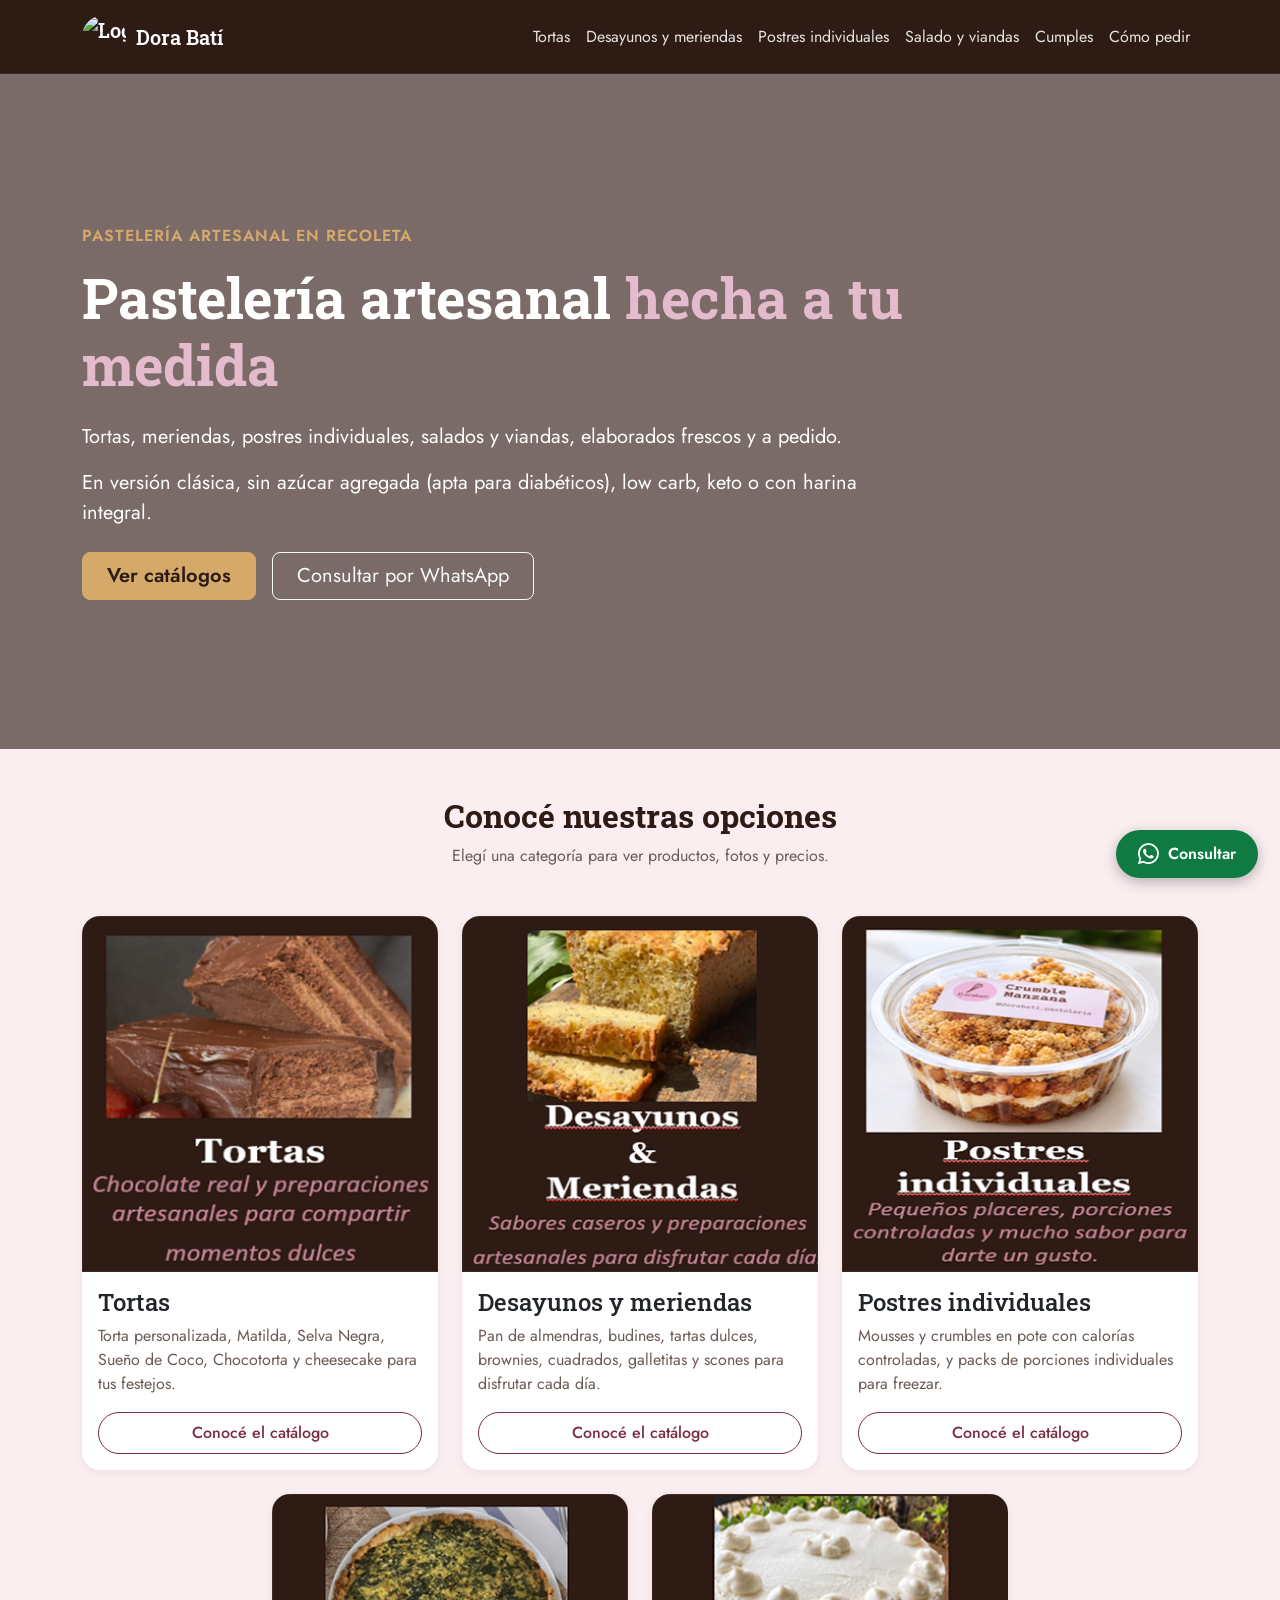
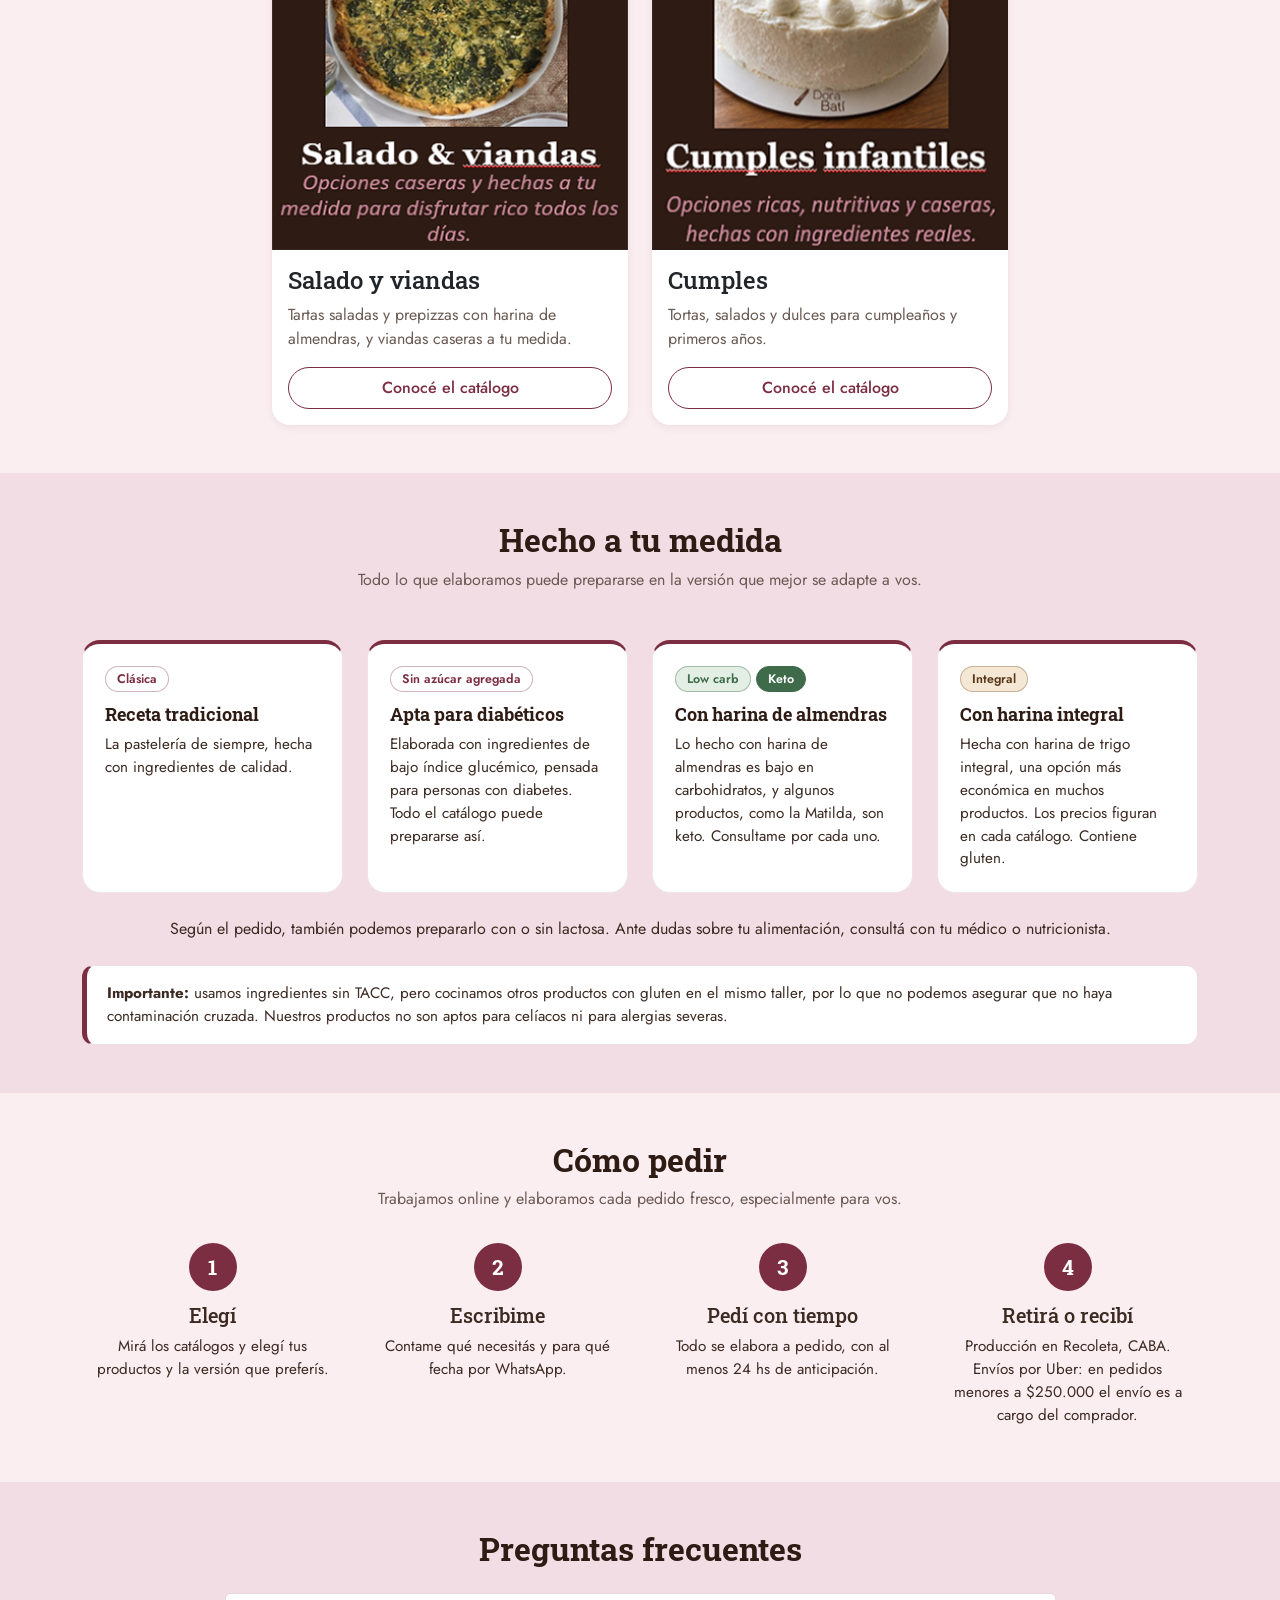
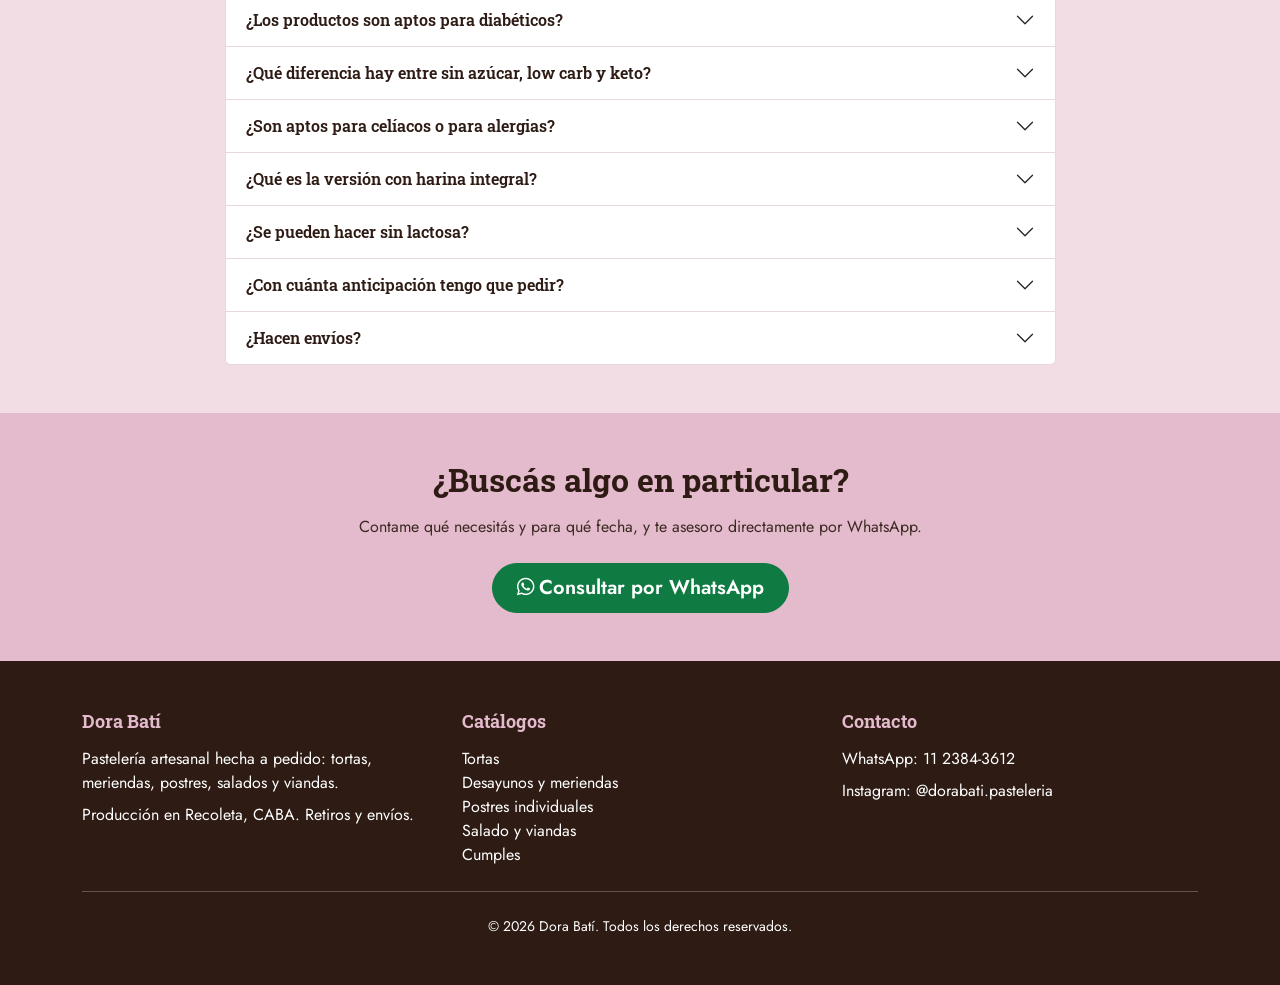
==== index.html @ d501c48c "Update index.html" ====
<!DOCTYPE html>
<html lang="es-AR">
<head>
  <meta charset="utf-8">
  <meta name="viewport" content="width=device-width, initial-scale=1">

  <title>Pastelería artesanal y sin azúcar en Recoleta | Dora Batí</title>
  <meta name="description" content="Tortas, meriendas, postres, salados y viandas hechos a pedido en Recoleta, CABA. Versiones clásica, sin azúcar agregada (apta diabéticos), low carb o integral.">
  <meta name="robots" content="index, follow, max-image-preview:large">
  <link rel="canonical" href="https://dorabati.com.ar/">

  <meta property="og:type" content="website">
  <meta property="og:site_name" content="Dora Batí">
  <meta property="og:title" content="Pastelería artesanal y sin azúcar en Recoleta | Dora Batí">
  <meta property="og:description" content="Tortas, meriendas, postres individuales, salados y viandas. Todo hecho a tu medida, fresco y a pedido.">
  <meta property="og:url" content="https://dorabati.com.ar/">
  <meta property="og:image" content="https://dorabati.com.ar/assets/img/header-bg.png">
  <meta property="og:locale" content="es_AR">
  <meta name="twitter:card" content="summary_large_image">
  <meta name="theme-color" content="#2D1B14">

  <link rel="icon" type="image/png" sizes="96x96" href="assets/favicon-96x96.png">
  <link rel="icon" type="image/x-icon" href="assets/favicon.ico">
  <link rel="apple-touch-icon" sizes="180x180" href="assets/apple-touch-icon.png">
  <link rel="preload" as="image" href="assets/img/header-bg.png">
  <link rel="preconnect" href="https://fonts.googleapis.com">
  <link rel="preconnect" href="https://fonts.gstatic.com" crossorigin>
  <link href="https://fonts.googleapis.com/css2?family=Jost:wght@400;500;600;700&family=Roboto+Slab:wght@600;700&display=swap" rel="stylesheet">
  <link href="https://cdn.jsdelivr.net/npm/bootstrap@5.3.3/dist/css/bootstrap.min.css" rel="stylesheet">
  <link href="https://cdnjs.cloudflare.com/ajax/libs/font-awesome/6.4.2/css/all.min.css" rel="stylesheet">
  <link href="assets/css/dorabati.css?v=1" rel="stylesheet">

  <script async src="https://www.googletagmanager.com/gtag/js?id=G-Y6DNZGLE23"></script>
  <script>
    window.dataLayer = window.dataLayer || [];
    function gtag(){dataLayer.push(arguments);}
    gtag('js', new Date());
    gtag('config', 'G-Y6DNZGLE23');
  </script>

  <script type="application/ld+json">
  {
    "@context": "https://schema.org",
    "@type": "Bakery",
    "@id": "https://dorabati.com.ar/#negocio",
    "name": "Dora Batí",
    "alternateName": "Dorabati Pastelería",
    "description": "Pastelería artesanal elaborada a pedido en Recoleta, CABA: tortas, desayunos y meriendas, postres individuales, salados y viandas. Versiones clásicas, sin azúcar agregada, low carb, keto e integrales.",
    "url": "https://dorabati.com.ar/",
    "image": "https://dorabati.com.ar/assets/img/header-bg.png",
    "logo": "https://dorabati.com.ar/assets/img/logo.png,
    "telephone": "+5491123843612",
    "priceRange": "$$",
    "servesCuisine": "Pastelería artesanal",
    "address": {
      "@type": "PostalAddress",
      "addressLocality": "Recoleta",
      "addressRegion": "Ciudad Autónoma de Buenos Aires",
      "addressCountry": "AR"
    },
    "areaServed": { "@type": "City", "name": "Buenos Aires" },
    "sameAs": [ "https://instagram.com/dorabati.pasteleria" ],
    "hasOfferCatalog": {
      "@type": "OfferCatalog",
      "name": "Catálogos de Dora Batí",
      "itemListElement": [
        { "@type": "OfferCatalog", "name": "Tortas", "url": "https://dorabati.com.ar/tortas.html" },
        { "@type": "OfferCatalog", "name": "Desayunos y meriendas", "url": "https://dorabati.com.ar/meriendas.html" },
        { "@type": "OfferCatalog", "name": "Postres individuales", "url": "https://dorabati.com.ar/postres.html" },
        { "@type": "OfferCatalog", "name": "Salado y viandas", "url": "https://dorabati.com.ar/salados.html" },
        { "@type": "OfferCatalog", "name": "Cumples", "url": "https://dorabati.com.ar/cumples.html" }
      ]
    }
  }
  </script>
</head>

<body>

<!-- MENÚ -->
<nav class="navbar navbar-expand-lg navbar-dark navbar-dora sticky-top" aria-label="Menú principal">
  <div class="container">
    <a class="navbar-brand" href="index.html">
      <img class="logo-nav" src="assets/img/logo-dorabati.png" alt="Logo de Dora Batí" width="44" height="44">
      <span>Dora Batí</span>
    </a>
    <button class="navbar-toggler" type="button" data-bs-toggle="collapse" data-bs-target="#menuPrincipal" aria-controls="menuPrincipal" aria-expanded="false" aria-label="Abrir menú">
      <span class="navbar-toggler-icon"></span>
    </button>
    <div class="collapse navbar-collapse" id="menuPrincipal">
      <ul class="navbar-nav ms-auto align-items-lg-center">
        <li class="nav-item"><a class="nav-link" href="tortas.html">Tortas</a></li>
        <li class="nav-item"><a class="nav-link" href="meriendas.html">Desayunos y meriendas</a></li>
        <li class="nav-item"><a class="nav-link" href="postres.html">Postres individuales</a></li>
        <li class="nav-item"><a class="nav-link" href="salados.html">Salado y viandas</a></li>
        <li class="nav-item"><a class="nav-link" href="cumples.html">Cumples</a></li>
        <li class="nav-item"><a class="nav-link" href="#como-pedir">Cómo pedir</a></li>
      </ul>
    </div>
  </div>
</nav>

<!-- PORTADA -->
<header class="hero">
  <div class="container">
    <div class="hero-content">
      <p class="kicker text-uppercase mb-3">Pastelería artesanal en Recoleta</p>
      <h1 class="display-4 fw-bold mb-4">Pastelería artesanal <span class="accent">hecha a tu medida</span></h1>
      <p class="fs-5 mb-3">Tortas, meriendas, postres individuales, salados y viandas, elaborados frescos y a pedido.</p>
      <p class="fs-5 mb-4">En versión clásica, sin azúcar agregada (apta para diabéticos), low carb, keto o con harina integral.</p>
      <div class="d-flex flex-wrap gap-3">
        <a class="btn btn-warning btn-lg px-4" href="#catalogos">Ver catálogos</a>
        <a class="btn btn-outline-light btn-lg px-4" href="https://wa.me/5491123843612?text=Hola%2C%20quisiera%20hacer%20una%20consulta" target="_blank" rel="noopener">Consultar por WhatsApp</a>
      </div>
    </div>
  </div>
</header>

<main>

  <!-- CATÁLOGOS -->
  <section class="py-5" id="catalogos" aria-labelledby="catalogos-titulo">
    <div class="container">
      <div class="text-center mb-5">
        <h2 class="fw-bold" id="catalogos-titulo">Conocé nuestras opciones</h2>
        <p class="text-muted">Elegí una categoría para ver productos, fotos y precios.</p>
      </div>

      <div class="row g-4 justify-content-center">

        <div class="col-md-6 col-lg-4">
          <a class="catalog-link" href="tortas.html">
            <div class="card catalog-card h-100">
              <img src="assets/img/tortas.png" class="card-img-top" alt="Tortas artesanales de Dora Batí en Recoleta" loading="lazy" decoding="async">
              <div class="card-body d-flex flex-column">
                <h3 class="h4">Tortas</h3>
                <p class="text-muted">Torta personalizada, Matilda, Selva Negra, Sueño de Coco, Chocotorta y cheesecake para tus festejos.</p>
                <span class="btn btn-outline-dora mt-auto">Conocé el catálogo</span>
              </div>
            </div>
          </a>
        </div>

        <div class="col-md-6 col-lg-4">
          <a class="catalog-link" href="meriendas.html">
            <div class="card catalog-card h-100">
              <img src="assets/img/desayunos.png" class="card-img-top" alt="Desayunos y meriendas artesanales de Dora Batí" loading="lazy" decoding="async">
              <div class="card-body d-flex flex-column">
                <h3 class="h4">Desayunos y meriendas</h3>
                <p class="text-muted">Pan de almendras, budines, tartas dulces, brownies, cuadrados, galletitas y scones para disfrutar cada día.</p>
                <span class="btn btn-outline-dora mt-auto">Conocé el catálogo</span>
              </div>
            </div>
          </a>
        </div>

        <div class="col-md-6 col-lg-4">
          <a class="catalog-link" href="postres.html">
            <div class="card catalog-card h-100">
              <img src="assets/img/postres.png" class="card-img-top" alt="Postres individuales keto y light de Dora Batí" loading="lazy" decoding="async">
              <div class="card-body d-flex flex-column">
                <h3 class="h4">Postres individuales</h3>
                <p class="text-muted">Mousses y crumbles en pote con calorías controladas, y packs de porciones individuales para freezar.</p>
                <span class="btn btn-outline-dora mt-auto">Conocé el catálogo</span>
              </div>
            </div>
          </a>
        </div>

        <div class="col-md-6 col-lg-4">
          <a class="catalog-link" href="salados.html">
            <div class="card catalog-card h-100">
              <img src="assets/img/salados.png" class="card-img-top" alt="Tartas saladas, prepizzas y viandas de Dora Batí" loading="lazy" decoding="async">
              <div class="card-body d-flex flex-column">
                <h3 class="h4">Salado y viandas</h3>
                <p class="text-muted">Tartas saladas y prepizzas con harina de almendras, y viandas caseras a tu medida.</p>
                <span class="btn btn-outline-dora mt-auto">Conocé el catálogo</span>
              </div>
            </div>
          </a>
        </div>

        <div class="col-md-6 col-lg-4">
          <a class="catalog-link" href="cumples.html">
            <div class="card catalog-card h-100">
              <img src="assets/img/cumple.png" class="card-img-top" alt="Opciones para cumpleaños y primeros años de Dora Batí" loading="lazy" decoding="async">
              <div class="card-body d-flex flex-column">
                <h3 class="h4">Cumples</h3>
                <p class="text-muted">Tortas, salados y dulces para cumpleaños y primeros años.</p>
                <span class="btn btn-outline-dora mt-auto">Conocé el catálogo</span>
              </div>
            </div>
          </a>
        </div>

      </div>
    </div>
  </section>

  <!-- HECHO A TU MEDIDA -->
  <section class="py-5 bg-panel" id="hecho-a-tu-medida" aria-labelledby="medida-titulo">
    <div class="container">
      <div class="text-center mb-5">
        <h2 class="fw-bold" id="medida-titulo">Hecho a tu medida</h2>
        <p class="text-muted mb-0">Todo lo que elaboramos puede prepararse en la versión que mejor se adapte a vos.</p>
      </div>

      <div class="row g-4">
        <div class="col-md-6 col-lg-3">
          <div class="version-card">
            <span class="tag">Clásica</span>
            <h3>Receta tradicional</h3>
            <p>La pastelería de siempre, hecha con ingredientes de calidad.</p>
          </div>
        </div>
        <div class="col-md-6 col-lg-3">
          <div class="version-card">
            <span class="tag">Sin azúcar agregada</span>
            <h3>Apta para diabéticos</h3>
            <p>Elaborada con ingredientes de bajo índice glucémico, pensada para personas con diabetes. Todo el catálogo puede prepararse así.</p>
          </div>
        </div>
        <div class="col-md-6 col-lg-3">
          <div class="version-card">
            <span class="tag tag-low">Low carb</span> <span class="tag tag-keto">Keto</span>
            <h3>Con harina de almendras</h3>
            <p>Lo hecho con harina de almendras es bajo en carbohidratos, y algunos productos, como la Matilda, son keto. Consultame por cada uno.</p>
          </div>
        </div>
        <div class="col-md-6 col-lg-3">
          <div class="version-card">
            <span class="tag tag-int">Integral</span>
            <h3>Con harina integral</h3>
            <p>Hecha con harina de trigo integral, una opción más económica en muchos productos. Los precios figuran en cada catálogo. Contiene gluten.</p>
          </div>
        </div>
      </div>

      <p class="text-center mt-4 mb-4">
        Según el pedido, también podemos prepararlo con o sin lactosa. Ante dudas sobre tu alimentación,
        consultá con tu médico o nutricionista.
      </p>

      <div class="aviso">
        <strong>Importante:</strong> usamos ingredientes sin TACC, pero cocinamos otros productos con gluten en el mismo
        taller, por lo que no podemos asegurar que no haya contaminación cruzada. Nuestros productos no son aptos para
        celíacos ni para alergias severas.
      </div>
    </div>
  </section>

  <!-- CÓMO PEDIR -->
  <section class="py-5" id="como-pedir" aria-labelledby="pedir-titulo">
    <div class="container">
      <div class="text-center mb-4">
        <h2 class="fw-bold" id="pedir-titulo">Cómo pedir</h2>
        <p class="text-muted">Trabajamos online y elaboramos cada pedido fresco, especialmente para vos.</p>
      </div>

      <div class="row g-4">
        <div class="col-6 col-lg-3">
          <div class="paso">
            <span class="paso-num" aria-hidden="true">1</span>
            <h3 class="h5">Elegí</h3>
            <p>Mirá los catálogos y elegí tus productos y la versión que preferís.</p>
          </div>
        </div>
        <div class="col-6 col-lg-3">
          <div class="paso">
            <span class="paso-num" aria-hidden="true">2</span>
            <h3 class="h5">Escribime</h3>
            <p>Contame qué necesitás y para qué fecha por WhatsApp.</p>
          </div>
        </div>
        <div class="col-6 col-lg-3">
          <div class="paso">
            <span class="paso-num" aria-hidden="true">3</span>
            <h3 class="h5">Pedí con tiempo</h3>
            <p>Todo se elabora a pedido, con al menos 24 hs de anticipación.</p>
          </div>
        </div>
        <div class="col-6 col-lg-3">
          <div class="paso">
            <span class="paso-num" aria-hidden="true">4</span>
            <h3 class="h5">Retirá o recibí</h3>
            <p>Producción en Recoleta, CABA. Envíos por Uber: en pedidos menores a $250.000 el envío es a cargo del comprador.</p>
          </div>
        </div>
      </div>
    </div>
  </section>

  <!-- PREGUNTAS FRECUENTES -->
  <section class="py-5 bg-panel" id="faq" aria-labelledby="faq-titulo">
    <div class="container">
      <div class="row justify-content-center">
        <div class="col-lg-9">
          <h2 class="fw-bold text-center mb-4" id="faq-titulo">Preguntas frecuentes</h2>

          <div class="accordion accordion-dora" id="preguntas">

            <div class="accordion-item">
              <h3 class="accordion-header">
                <button class="accordion-button collapsed" type="button" data-bs-toggle="collapse" data-bs-target="#p1" aria-expanded="false" aria-controls="p1">¿Los productos son aptos para diabéticos?</button>
              </h3>
              <div id="p1" class="accordion-collapse collapse" data-bs-parent="#preguntas">
                <div class="accordion-body">Todo el catálogo puede prepararse sin azúcar agregada, con ingredientes de bajo índice glucémico, pensado para personas con diabetes. Cada persona tolera distinto, así que ante dudas consultá con tu médico o nutricionista.</div>
              </div>
            </div>

            <div class="accordion-item">
              <h3 class="accordion-header">
                <button class="accordion-button collapsed" type="button" data-bs-toggle="collapse" data-bs-target="#p2" aria-expanded="false" aria-controls="p2">¿Qué diferencia hay entre sin azúcar, low carb y keto?</button>
              </h3>
              <div id="p2" class="accordion-collapse collapse" data-bs-parent="#preguntas">
                <div class="accordion-body">Sin azúcar agregada es una preparación sin azúcar y con ingredientes de bajo índice glucémico. Low carb es una preparación baja en carbohidratos, hecha con harina de almendras. Keto es la que cumple con una dieta cetogénica, como la Matilda; no todo lo low carb es keto. Si seguís una dieta keto, consultame por cada producto.</div>
              </div>
            </div>

            <div class="accordion-item">
              <h3 class="accordion-header">
                <button class="accordion-button collapsed" type="button" data-bs-toggle="collapse" data-bs-target="#p3" aria-expanded="false" aria-controls="p3">¿Son aptos para celíacos o para alergias?</button>
              </h3>
              <div id="p3" class="accordion-collapse collapse" data-bs-parent="#preguntas">
                <div class="accordion-body">No. Usamos ingredientes sin TACC, pero cocinamos otros productos con gluten en el mismo taller y no podemos asegurar que no haya contaminación cruzada. Nuestros productos no son aptos para celíacos ni para alergias severas.</div>
              </div>
            </div>

            <div class="accordion-item">
              <h3 class="accordion-header">
                <button class="accordion-button collapsed" type="button" data-bs-toggle="collapse" data-bs-target="#p4" aria-expanded="false" aria-controls="p4">¿Qué es la versión con harina integral?</button>
              </h3>
              <div id="p4" class="accordion-collapse collapse" data-bs-parent="#preguntas">
                <div class="accordion-body">Es la misma preparación hecha con harina de trigo integral. En muchos productos sale más económica, y el precio figura en cada catálogo. Contiene gluten. Algunas personas con diabetes pueden consumirla: consultá con tu médico o nutricionista.</div>
              </div>
            </div>

            <div class="accordion-item">
              <h3 class="accordion-header">
                <button class="accordion-button collapsed" type="button" data-bs-toggle="collapse" data-bs-target="#p5" aria-expanded="false" aria-controls="p5">¿Se pueden hacer sin lactosa?</button>
              </h3>
              <div id="p5" class="accordion-collapse collapse" data-bs-parent="#preguntas">
                <div class="accordion-body">Según el pedido, puedo prepararlo con o sin lactosa. Escribime por WhatsApp y lo conversamos.</div>
              </div>
            </div>

            <div class="accordion-item">
              <h3 class="accordion-header">
                <button class="accordion-button collapsed" type="button" data-bs-toggle="collapse" data-bs-target="#p6" aria-expanded="false" aria-controls="p6">¿Con cuánta anticipación tengo que pedir?</button>
              </h3>
              <div id="p6" class="accordion-collapse collapse" data-bs-parent="#preguntas">
                <div class="accordion-body">Todo se elabora a pedido, con al menos 24 hs de anticipación. Para una fecha especial, escribime con tiempo para asegurar tu lugar.</div>
              </div>
            </div>

            <div class="accordion-item">
              <h3 class="accordion-header">
                <button class="accordion-button collapsed" type="button" data-bs-toggle="collapse" data-bs-target="#p7" aria-expanded="false" aria-controls="p7">¿Hacen envíos?</button>
              </h3>
              <div id="p7" class="accordion-collapse collapse" data-bs-parent="#preguntas">
                <div class="accordion-body">Sí. La producción está en Recoleta, CABA, y los envíos se hacen por Uber. En pedidos menores a $250.000 el envío es a cargo del comprador.</div>
              </div>
            </div>

          </div>
        </div>
      </div>
    </div>
  </section>

  <!-- CONTACTO -->
  <section class="py-5 cta-final" id="contacto" aria-labelledby="contacto-titulo">
    <div class="container">
      <div class="row justify-content-center">
        <div class="col-lg-8">
          <h2 class="fw-bold mb-3" id="contacto-titulo">¿Buscás algo en particular?</h2>
          <p class="text-muted mb-4">Contame qué necesitás y para qué fecha, y te asesoro directamente por WhatsApp.</p>
          <a class="btn btn-wa btn-lg px-4" href="https://wa.me/5491123843612?text=Hola%2C%20quisiera%20hacer%20una%20consulta" target="_blank" rel="noopener"><i class="fab fa-whatsapp me-1" aria-hidden="true"></i>Consultar por WhatsApp</a>
        </div>
      </div>
    </div>
  </section>

</main>

<!-- WHATSAPP FLOTANTE -->
<a class="btn-whatsapp-float" href="https://wa.me/5491123843612?text=Hola%2C%20quisiera%20hacer%20una%20consulta" target="_blank" rel="noopener" aria-label="Consultar por WhatsApp">
  <i class="fab fa-whatsapp fs-4" aria-hidden="true"></i><span>Consultar</span>
</a>

<!-- PIE -->
<footer class="footer-dora py-5">
  <div class="container">
    <div class="row g-4">
      <div class="col-md-4">
        <p class="footer-title">Dora Batí</p>
        <p class="mb-2">Pastelería artesanal hecha a pedido: tortas, meriendas, postres, salados y viandas.</p>
        <p class="mb-0">Producción en Recoleta, CABA. Retiros y envíos.</p>
      </div>
      <div class="col-md-4">
        <p class="footer-title">Catálogos</p>
        <ul class="list-unstyled mb-0">
          <li><a href="tortas.html">Tortas</a></li>
          <li><a href="meriendas.html">Desayunos y meriendas</a></li>
          <li><a href="postres.html">Postres individuales</a></li>
          <li><a href="salados.html">Salado y viandas</a></li>
          <li><a href="cumples.html">Cumples</a></li>
        </ul>
      </div>
      <div class="col-md-4">
        <p class="footer-title">Contacto</p>
        <p class="mb-2"><a href="https://wa.me/5491123843612" target="_blank" rel="noopener">WhatsApp: 11 2384-3612</a></p>
        <p class="mb-0"><a href="https://instagram.com/dorabati.pasteleria" target="_blank" rel="noopener">Instagram: @dorabati.pasteleria</a></p>
      </div>
    </div>
    <hr class="my-4">
    <p class="text-center small mb-0">© 2026 Dora Batí. Todos los derechos reservados.</p>
  </div>
</footer>

<script src="https://cdn.jsdelivr.net/npm/bootstrap@5.3.3/dist/js/bootstrap.bundle.min.js"></script>
</body>
</html>
---- assets/css/dorabati.css ----
/* =========================================================
   Dora Batí · estilos compartidos de todo el sitio
   Ubicación: assets/css/dorabati.css
   Paleta tomada del catálogo en PDF
   ========================================================= */

:root {
  --cacao: #2D1B14;          /* menú, encabezados y pie */
  --vino: #7B2D42;           /* botones, precios y detalles */
  --vino-oscuro: #5F1F31;    /* hover */
  --rosa: #E4BACD;           /* franjas y detalles suaves */
  --panel: #F2DDE4;          /* secciones alternadas */
  --fondo: #FBEEF1;          /* fondo general */
  --dorado: #D4A96A;         /* acentos sobre fondo oscuro */
  --salvia: #3F6B4A;         /* low carb / keto */
  --salvia-claro: #E3EFE5;
  --arena: #F4E7D3;          /* integral */
  --whatsapp: #0F7A41;       /* solo botones de WhatsApp */
  --whatsapp-oscuro: #0B5E32;
  --texto: #3B2A22;
  --texto-suave: #6A5A53;
}

html { scroll-behavior: smooth; scroll-padding-top: 84px; }

body {
  font-family: 'Jost', sans-serif;
  background-color: var(--fondo);
  color: var(--texto);
}

h1, h2, h3, h4, h5 {
  font-family: 'Roboto Slab', serif;
  font-weight: 700;
  color: var(--cacao);
}

a { color: var(--vino); }
a:hover { color: var(--vino-oscuro); }

.text-muted { color: var(--texto-suave) !important; }
.bg-panel { background-color: var(--panel); }

:focus-visible { outline: 3px solid var(--vino); outline-offset: 2px; }

/* ---------- MENÚ ---------- */

.navbar-dora {
  background-color: var(--cacao);
  padding: .6rem 0;
  border-bottom: 1px solid rgba(255, 255, 255, .08);
  --bs-navbar-color: rgba(255, 255, 255, .88);
  --bs-navbar-hover-color: var(--dorado);
  --bs-navbar-active-color: var(--dorado);
  --bs-navbar-brand-color: #fff;
  --bs-navbar-brand-hover-color: var(--dorado);
}

.navbar-dora .navbar-brand { display: flex; align-items: center; gap: 10px; font-family: 'Roboto Slab', serif; font-weight: 600; }
.navbar-dora .nav-link.active { font-weight: 600; }
.logo-nav { width: 44px; height: 44px; border-radius: 50%; }

/* ---------- ENCABEZADOS ---------- */

.header-catalog {
  background: linear-gradient(135deg, #2D1B14 0%, #4A2230 100%);
  border-bottom: 4px solid var(--dorado);
  color: #fff;
  padding: 48px 0 40px;
  text-align: center;
}

.header-catalog h1 { color: var(--rosa); max-width: 850px; margin: 0 auto 12px; }
.header-catalog p { max-width: 760px; margin-left: auto; margin-right: auto; color: rgba(255, 255, 255, .92); }

.breadcrumb-dora { font-size: .9rem; margin-bottom: 14px; color: rgba(255, 255, 255, .75); }
.breadcrumb-dora a { color: var(--rosa); text-decoration: none; }
.breadcrumb-dora a:hover { text-decoration: underline; }

.hero {
  min-height: 75vh;
  display: flex;
  align-items: center;
  color: #fff;
  background-image: linear-gradient(rgba(45, 27, 20, .62), rgba(45, 27, 20, .62)), url('../img/header-bg.png');
  background-size: cover;
  background-position: center;
}

.hero h1 { color: #fff; }
.hero-content { max-width: 850px; }
.kicker { color: var(--dorado); font-weight: 600; letter-spacing: 1px; }
.accent { color: var(--rosa); }

.section-heading { border-bottom: 2px solid rgba(123, 45, 66, .22); padding-bottom: 10px; margin-bottom: .5rem; }
.section-desc { color: var(--texto-suave); margin-bottom: 1.5rem; }

/* ---------- ETIQUETAS ---------- */

.tag {
  display: inline-block;
  white-space: nowrap;
  border-radius: 20px;
  padding: 3px 11px;
  font-size: .78rem;
  font-weight: 600;
  line-height: 1.5;
  background: #fff;
  color: var(--vino);
  border: 1px solid rgba(123, 45, 66, .35);
}

.tag-low { background: var(--salvia-claro); color: var(--salvia); border-color: rgba(63, 107, 74, .4); }
.tag-keto { background: var(--salvia); color: #fff; border-color: var(--salvia); }
.tag-int { background: var(--arena); color: #573619; border-color: rgba(87, 54, 25, .3); }
.tag-kcal { background: var(--vino); color: #fff; border-color: var(--vino); }

/* ---------- CAJA DE VERSIONES Y AVISOS ---------- */

.versiones { background: var(--panel); border: 1px solid rgba(123, 45, 66, .18); border-radius: 18px; padding: 22px 26px; }
.versiones h2 { font-size: 1.2rem; margin-bottom: .5rem; }

.versiones-lista {
  list-style: none;
  padding: 0;
  margin: 14px 0 0;
  display: grid;
  gap: 10px 28px;
  grid-template-columns: repeat(auto-fit, minmax(270px, 1fr));
}

.versiones-lista li { display: flex; gap: 10px; align-items: flex-start; font-size: .95rem; }
.versiones-lista .tag { flex-shrink: 0; }

.aviso {
  background: #fff;
  border: 1px solid rgba(123, 45, 66, .15);
  border-left: 5px solid var(--vino);
  border-radius: 12px;
  padding: 16px 20px;
  font-size: .95rem;
}

/* ---------- TARJETAS DE PRODUCTO ---------- */

.card-product {
  height: 100%;
  background: #fff;
  border: 1px solid rgba(123, 45, 66, .12);
  border-radius: 18px;
  overflow: hidden;
  box-shadow: 0 2px 8px rgba(45, 27, 20, .06);
  transition: transform .2s, box-shadow .2s;
}

.card-product:hover { transform: translateY(-4px); box-shadow: 0 12px 26px rgba(123, 45, 66, .18); }

.card-img-container { height: 220px; overflow: hidden; background: var(--panel); }
.card-img-container img { display: block; width: 100%; height: 100%; object-fit: cover; }

.card-meta { font-size: .9rem; color: var(--texto-suave); }
.price-tag { font-size: 1.3rem; font-weight: 700; color: var(--vino); margin-bottom: .25rem; }
.price-int { font-size: .95rem; margin-bottom: 1rem; }
.price-int strong { font-weight: 700; }

.pack-banner { background: linear-gradient(135deg, #2D1B14 0%, #4A2230 100%); color: #fff; border-radius: 18px; padding: 22px 26px; border: 1px solid var(--dorado); }
.pack-banner h3 { color: var(--rosa); }
.pack-banner .price-tag { color: var(--dorado); font-size: 1.8rem; }

/* ---------- BOTONES ---------- */

.btn-dora {
  background: var(--vino);
  border: 1px solid var(--vino);
  color: #fff;
  border-radius: 30px;
  padding: .55rem 1.4rem;
  font-weight: 500;
}

.btn-dora:hover, .btn-dora:focus { background: var(--vino-oscuro); border-color: var(--vino-oscuro); color: #fff; }

.btn-wa {
  background: var(--whatsapp);
  border: 1px solid var(--whatsapp);
  color: #fff;
  border-radius: 30px;
  padding: .55rem 1.4rem;
  font-weight: 600;
}

.btn-wa:hover, .btn-wa:focus { background: var(--whatsapp-oscuro); border-color: var(--whatsapp-oscuro); color: #fff; }

.btn-outline-dora {
  background: transparent;
  border: 1px solid var(--vino);
  color: var(--vino);
  border-radius: 30px;
  padding: .5rem 1.2rem;
  font-weight: 500;
}

.btn-outline-dora:hover, .btn-outline-dora:focus { background: var(--vino); border-color: var(--vino); color: #fff; }

.btn-warning {
  --bs-btn-color: var(--cacao);
  --bs-btn-bg: var(--dorado);
  --bs-btn-border-color: var(--dorado);
  --bs-btn-hover-color: var(--cacao);
  --bs-btn-hover-bg: #E3BF85;
  --bs-btn-hover-border-color: #E3BF85;
  --bs-btn-active-color: var(--cacao);
  --bs-btn-active-bg: #E3BF85;
  --bs-btn-active-border-color: #E3BF85;
  font-weight: 600;
}

/* ---------- MODALES Y TABLAS DE PRECIOS ---------- */

.modal-content { border: 0; border-radius: 18px; overflow: hidden; color: var(--texto); background: #fff; }
.modal-header { background: var(--cacao); border-bottom: 3px solid var(--dorado); }
.modal-title { color: var(--rosa); font-size: 1.25rem; }

.tabla-precios { margin-bottom: 0; --bs-table-bg: transparent; --bs-table-color: var(--texto); }
.tabla-precios th { font-size: .78rem; text-transform: uppercase; letter-spacing: .4px; color: var(--texto-suave); font-weight: 600; }
.tabla-precios th, .tabla-precios td { padding: .6rem .4rem; vertical-align: middle; }
.tabla-precios th:not(:first-child), .tabla-precios td:not(:first-child) { text-align: right; white-space: nowrap; }
.tabla-precios td strong { color: var(--vino); }
.tabla-precios .sub { display: block; font-size: .85rem; color: var(--texto-suave); }

/* ---------- PÁGINA DE INICIO ---------- */

.catalog-link { display: block; height: 100%; color: inherit; text-decoration: none; }
.catalog-link:hover { color: inherit; }

.catalog-card {
  border: 0;
  border-radius: 18px;
  overflow: hidden;
  background: #fff;
  box-shadow: 0 2px 8px rgba(45, 27, 20, .08);
  transition: transform .2s, box-shadow .2s;
}

.catalog-card:hover { transform: translateY(-4px); box-shadow: 0 12px 26px rgba(123, 45, 66, .2); }
.catalog-card img { display: block; width: 100%; height: auto; }

.version-card { background: #fff; border: 1px solid rgba(123, 45, 66, .12); border-top: 4px solid var(--vino); border-radius: 18px; padding: 22px; height: 100%; }
.version-card h3 { font-size: 1.1rem; margin: 12px 0 8px; }
.version-card p { margin-bottom: 0; font-size: .95rem; }

.paso { text-align: center; padding: 8px 12px; }
.paso p { margin-bottom: 0; font-size: .95rem; }

.paso-num {
  display: inline-flex;
  align-items: center;
  justify-content: center;
  width: 48px;
  height: 48px;
  margin-bottom: 12px;
  border-radius: 50%;
  background: var(--vino);
  color: #fff;
  font-family: 'Roboto Slab', serif;
  font-weight: 700;
  font-size: 1.3rem;
}

.accordion-dora .accordion-item { border-color: rgba(123, 45, 66, .18); }
.accordion-dora .accordion-button { font-family: 'Roboto Slab', serif; font-weight: 600; color: var(--cacao); background: #fff; }
.accordion-dora .accordion-button:not(.collapsed) { background: var(--rosa); color: var(--cacao); box-shadow: none; }
.accordion-dora .accordion-button:focus { box-shadow: 0 0 0 .2rem rgba(123, 45, 66, .25); }

/* ---------- LLAMADO FINAL, PIE Y WHATSAPP ---------- */

.cta-final { background: var(--rosa); text-align: center; }
.cta-final h2 { color: var(--cacao); }
.cta-final .text-muted { color: var(--texto) !important; }

.footer-dora { background: var(--cacao); color: #fff; }
.footer-dora a { color: #fff; text-decoration: none; }
.footer-dora a:hover { color: var(--dorado); text-decoration: underline; }
.footer-title { font-family: 'Roboto Slab', serif; font-weight: 700; font-size: 1.1rem; color: var(--rosa); margin-bottom: .75rem; }

.btn-whatsapp-float {
  position: fixed;
  bottom: 22px;
  right: 22px;
  z-index: 1000;
  display: flex;
  align-items: center;
  gap: 9px;
  padding: 12px 22px;
  background: var(--whatsapp);
  color: #fff;
  border-radius: 50px;
  text-decoration: none;
  font-weight: 600;
  box-shadow: 0 4px 14px rgba(0, 0, 0, .28);
  transition: transform .2s, background-color .2s;
}

.btn-whatsapp-float:hover { background: var(--whatsapp-oscuro); color: #fff; transform: scale(1.05); }

/* ---------- CELULAR Y ACCESIBILIDAD ---------- */

@media (max-width: 576px) {
  .header-catalog { padding: 40px 18px 32px; }
  .header-catalog h1 { font-size: 2rem; }
  .card-img-container { height: 200px; }
  .btn-whatsapp-float { right: 12px; bottom: 12px; padding: 10px 16px; }
  .versiones { padding: 18px; }
  .logo-nav { width: 40px; height: 40px; }
}

@media (prefers-reduced-motion: reduce) {
  html { scroll-behavior: auto; }
  .card-product, .catalog-card, .btn-whatsapp-float { transition: none; }
  .card-product:hover, .catalog-card:hover, .btn-whatsapp-float:hover { transform: none; }
}
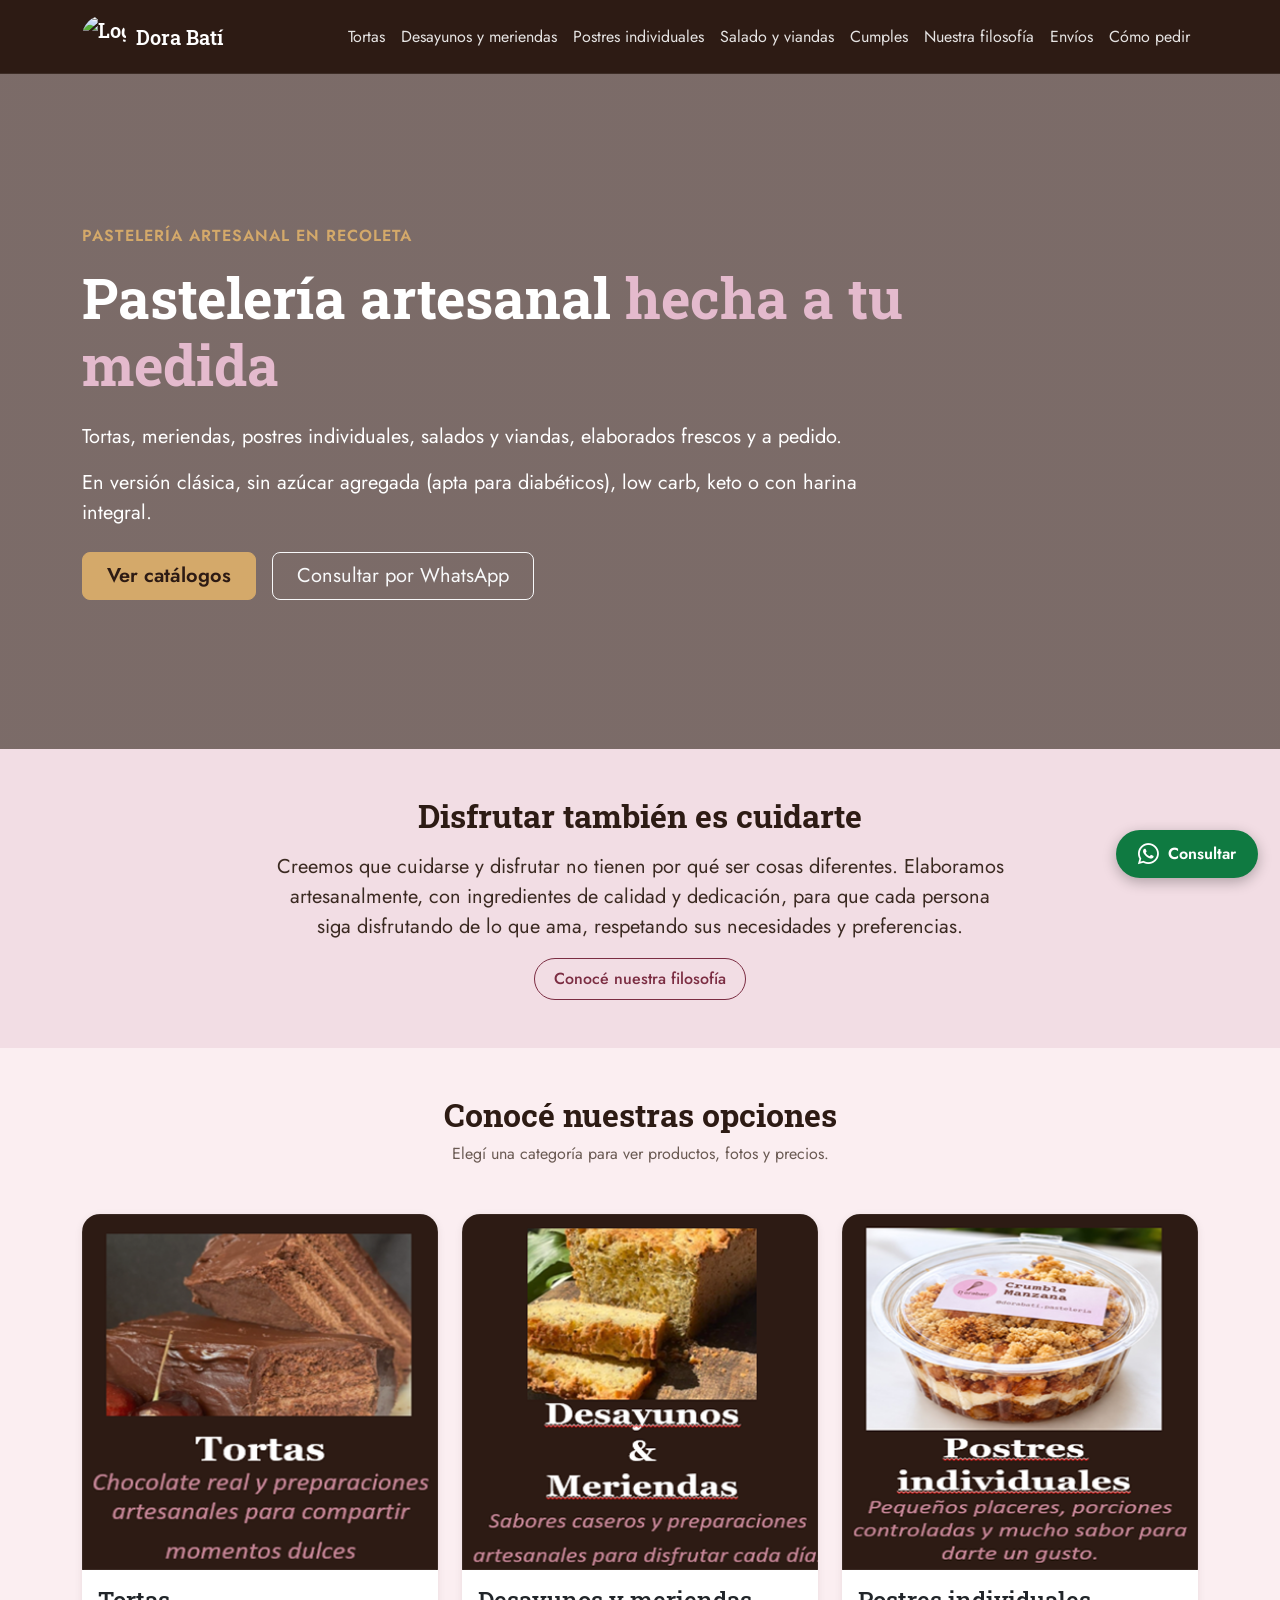
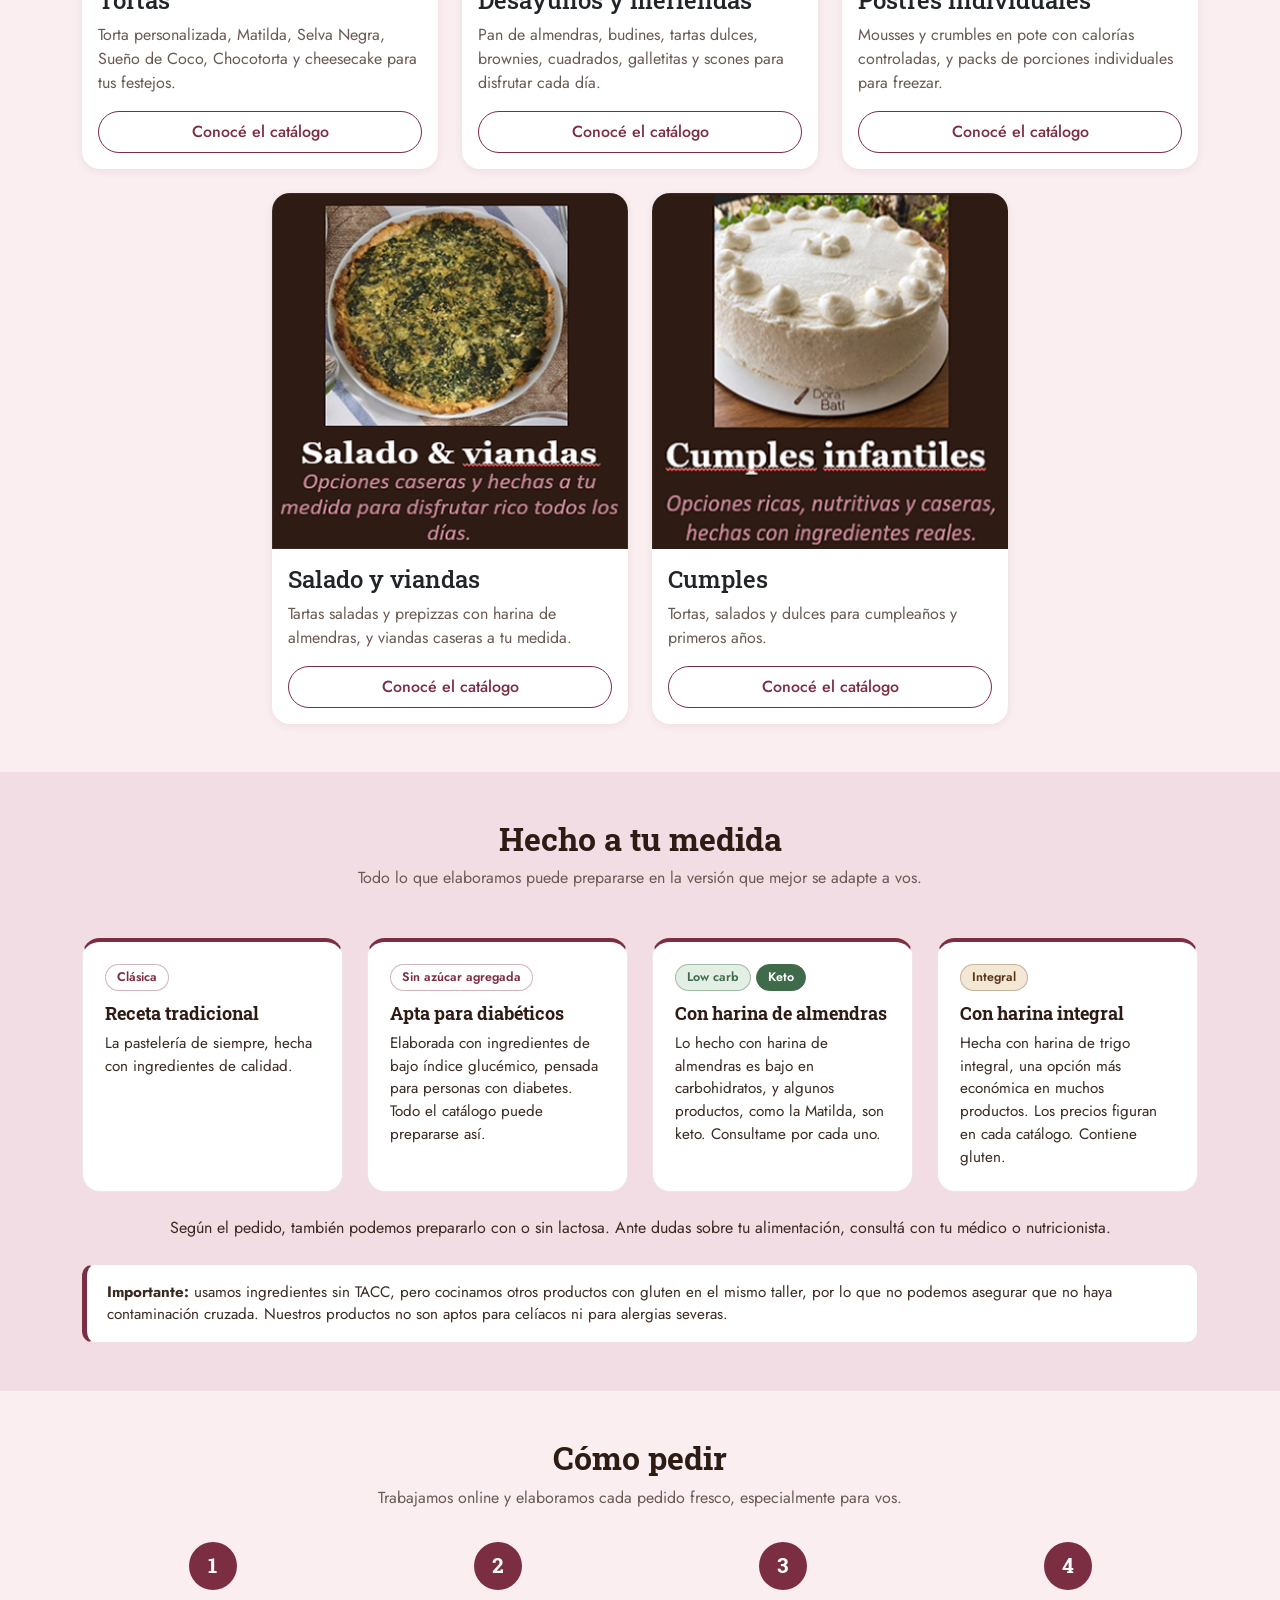
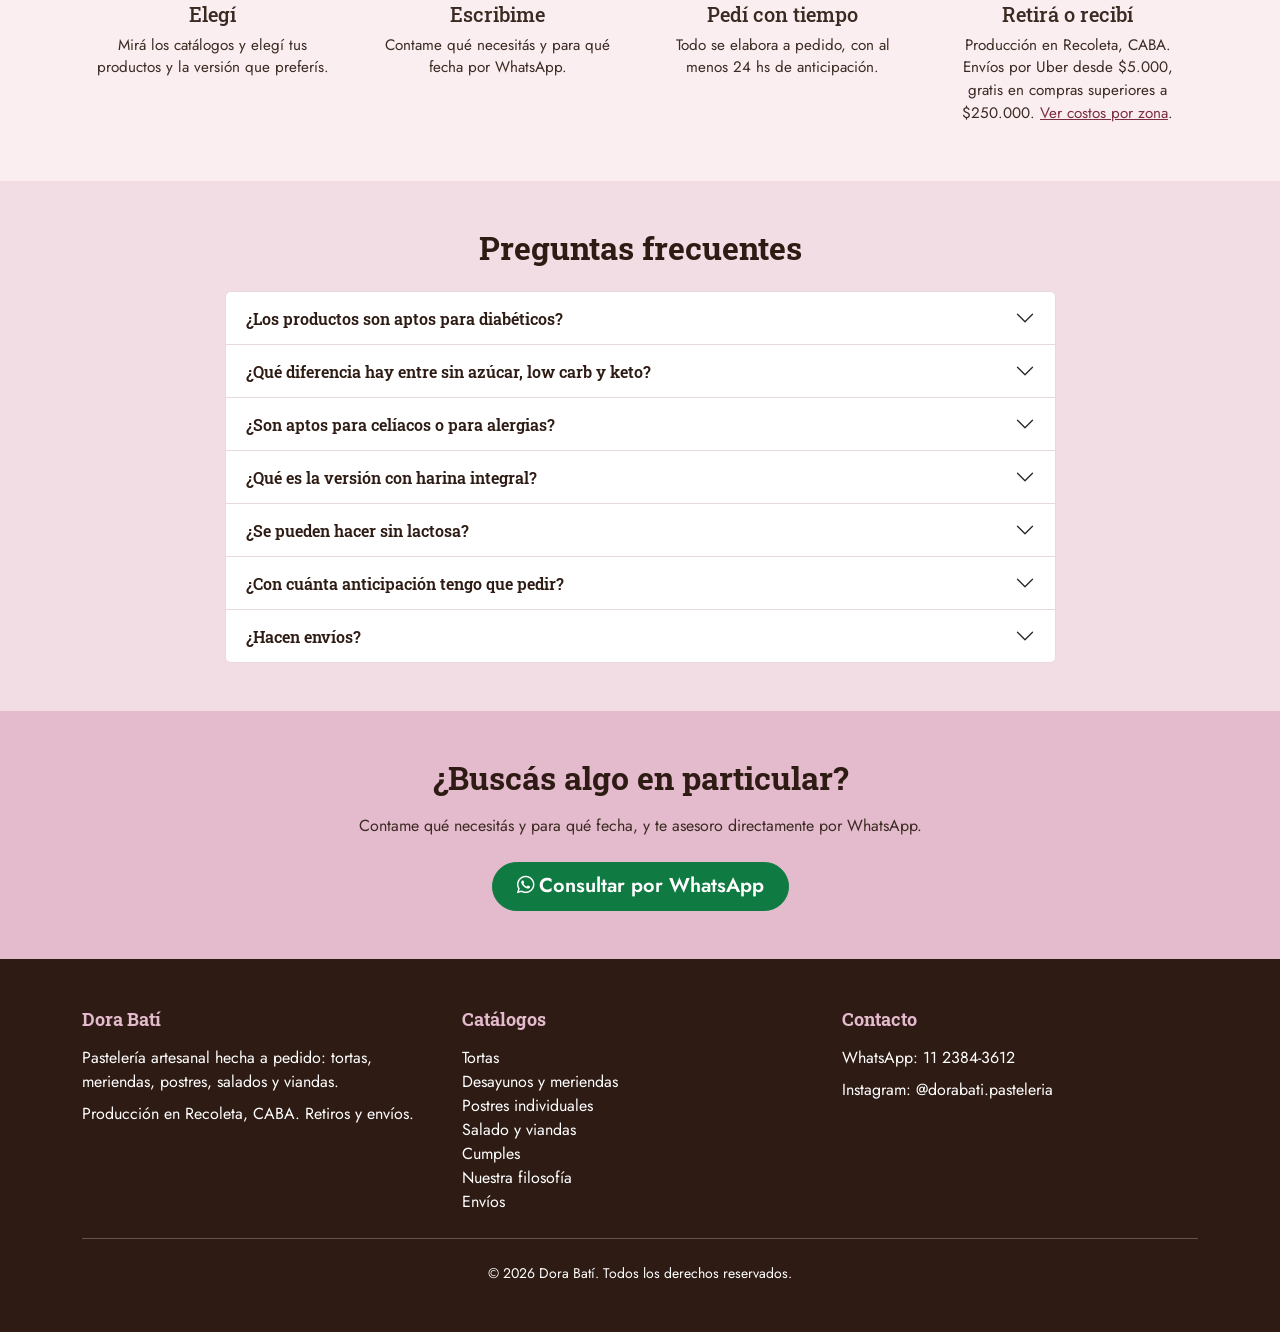
==== commit 6518fd7e: "Agrega páginas de filosofía y envíos, enlaces en menú y footer, y corrige JSON-LD del logo Co-Author" ====
--- a/index.html
+++ b/index.html
@@ -48,7 +48,7 @@
     "description": "Pastelería artesanal elaborada a pedido en Recoleta, CABA: tortas, desayunos y meriendas, postres individuales, salados y viandas. Versiones clásicas, sin azúcar agregada, low carb, keto e integrales.",
     "url": "https://dorabati.com.ar/",
     "image": "https://dorabati.com.ar/assets/img/header-bg.png",
-    "logo": "https://dorabati.com.ar/assets/img/logo.png,
+    "logo": "https://dorabati.com.ar/assets/img/logo.png",
     "telephone": "+5491123843612",
     "priceRange": "$$",
     "servesCuisine": "Pastelería artesanal",
@@ -81,7 +81,7 @@
 <nav class="navbar navbar-expand-lg navbar-dark navbar-dora sticky-top" aria-label="Menú principal">
   <div class="container">
     <a class="navbar-brand" href="index.html">
-      <img class="logo-nav" src="assets/img/logo-dorabati.png" alt="Logo de Dora Batí" width="44" height="44">
+      <img class="logo-nav" src="assets/img/logo.png" alt="Logo de Dora Batí" width="44" height="44">
       <span>Dora Batí</span>
     </a>
     <button class="navbar-toggler" type="button" data-bs-toggle="collapse" data-bs-target="#menuPrincipal" aria-controls="menuPrincipal" aria-expanded="false" aria-label="Abrir menú">
@@ -94,6 +94,8 @@
         <li class="nav-item"><a class="nav-link" href="postres.html">Postres individuales</a></li>
         <li class="nav-item"><a class="nav-link" href="salados.html">Salado y viandas</a></li>
         <li class="nav-item"><a class="nav-link" href="cumples.html">Cumples</a></li>
+        <li class="nav-item"><a class="nav-link" href="filosofia.html">Nuestra filosofía</a></li>
+        <li class="nav-item"><a class="nav-link" href="envios.html">Envíos</a></li>
         <li class="nav-item"><a class="nav-link" href="#como-pedir">Cómo pedir</a></li>
       </ul>
     </div>
@@ -118,6 +120,19 @@
 
 <main>
 
+  <!-- FILOSOFÍA -->
+  <section class="py-5 bg-panel" id="filosofia" aria-labelledby="filosofia-titulo">
+    <div class="container">
+      <div class="row justify-content-center">
+        <div class="col-lg-8 text-center">
+          <h2 class="fw-bold mb-3" id="filosofia-titulo">Disfrutar también es cuidarte</h2>
+          <p class="fs-5">Creemos que cuidarse y disfrutar no tienen por qué ser cosas diferentes. Elaboramos artesanalmente, con ingredientes de calidad y dedicación, para que cada persona siga disfrutando de lo que ama, respetando sus necesidades y preferencias.</p>
+          <a class="btn btn-outline-dora" href="filosofia.html">Conocé nuestra filosofía</a>
+        </div>
+      </div>
+    </div>
+  </section>
+
   <!-- CATÁLOGOS -->
   <section class="py-5" id="catalogos" aria-labelledby="catalogos-titulo">
     <div class="container">
@@ -283,7 +298,7 @@
           <div class="paso">
             <span class="paso-num" aria-hidden="true">4</span>
             <h3 class="h5">Retirá o recibí</h3>
-            <p>Producción en Recoleta, CABA. Envíos por Uber: en pedidos menores a $250.000 el envío es a cargo del comprador.</p>
+            <p>Producción en Recoleta, CABA. Envíos por Uber desde $5.000, gratis en compras superiores a $250.000. <a href="envios.html">Ver costos por zona</a>.</p>
           </div>
         </div>
       </div>
@@ -358,7 +373,7 @@
                 <button class="accordion-button collapsed" type="button" data-bs-toggle="collapse" data-bs-target="#p7" aria-expanded="false" aria-controls="p7">¿Hacen envíos?</button>
               </h3>
               <div id="p7" class="accordion-collapse collapse" data-bs-parent="#preguntas">
-                <div class="accordion-body">Sí. La producción está en Recoleta, CABA, y los envíos se hacen por Uber. En pedidos menores a $250.000 el envío es a cargo del comprador.</div>
+                <div class="accordion-body">Sí. La producción está en Recoleta, CABA, y los envíos se hacen por Uber, con tarifas orientativas desde $5.000 según la zona. El envío es gratis en compras superiores a $250.000. <a href="envios.html">Ver costos por zona</a>.</div>
               </div>
             </div>
 
@@ -405,6 +420,8 @@
           <li><a href="postres.html">Postres individuales</a></li>
           <li><a href="salados.html">Salado y viandas</a></li>
           <li><a href="cumples.html">Cumples</a></li>
+          <li><a href="filosofia.html">Nuestra filosofía</a></li>
+          <li><a href="envios.html">Envíos</a></li>
         </ul>
       </div>
       <div class="col-md-4">
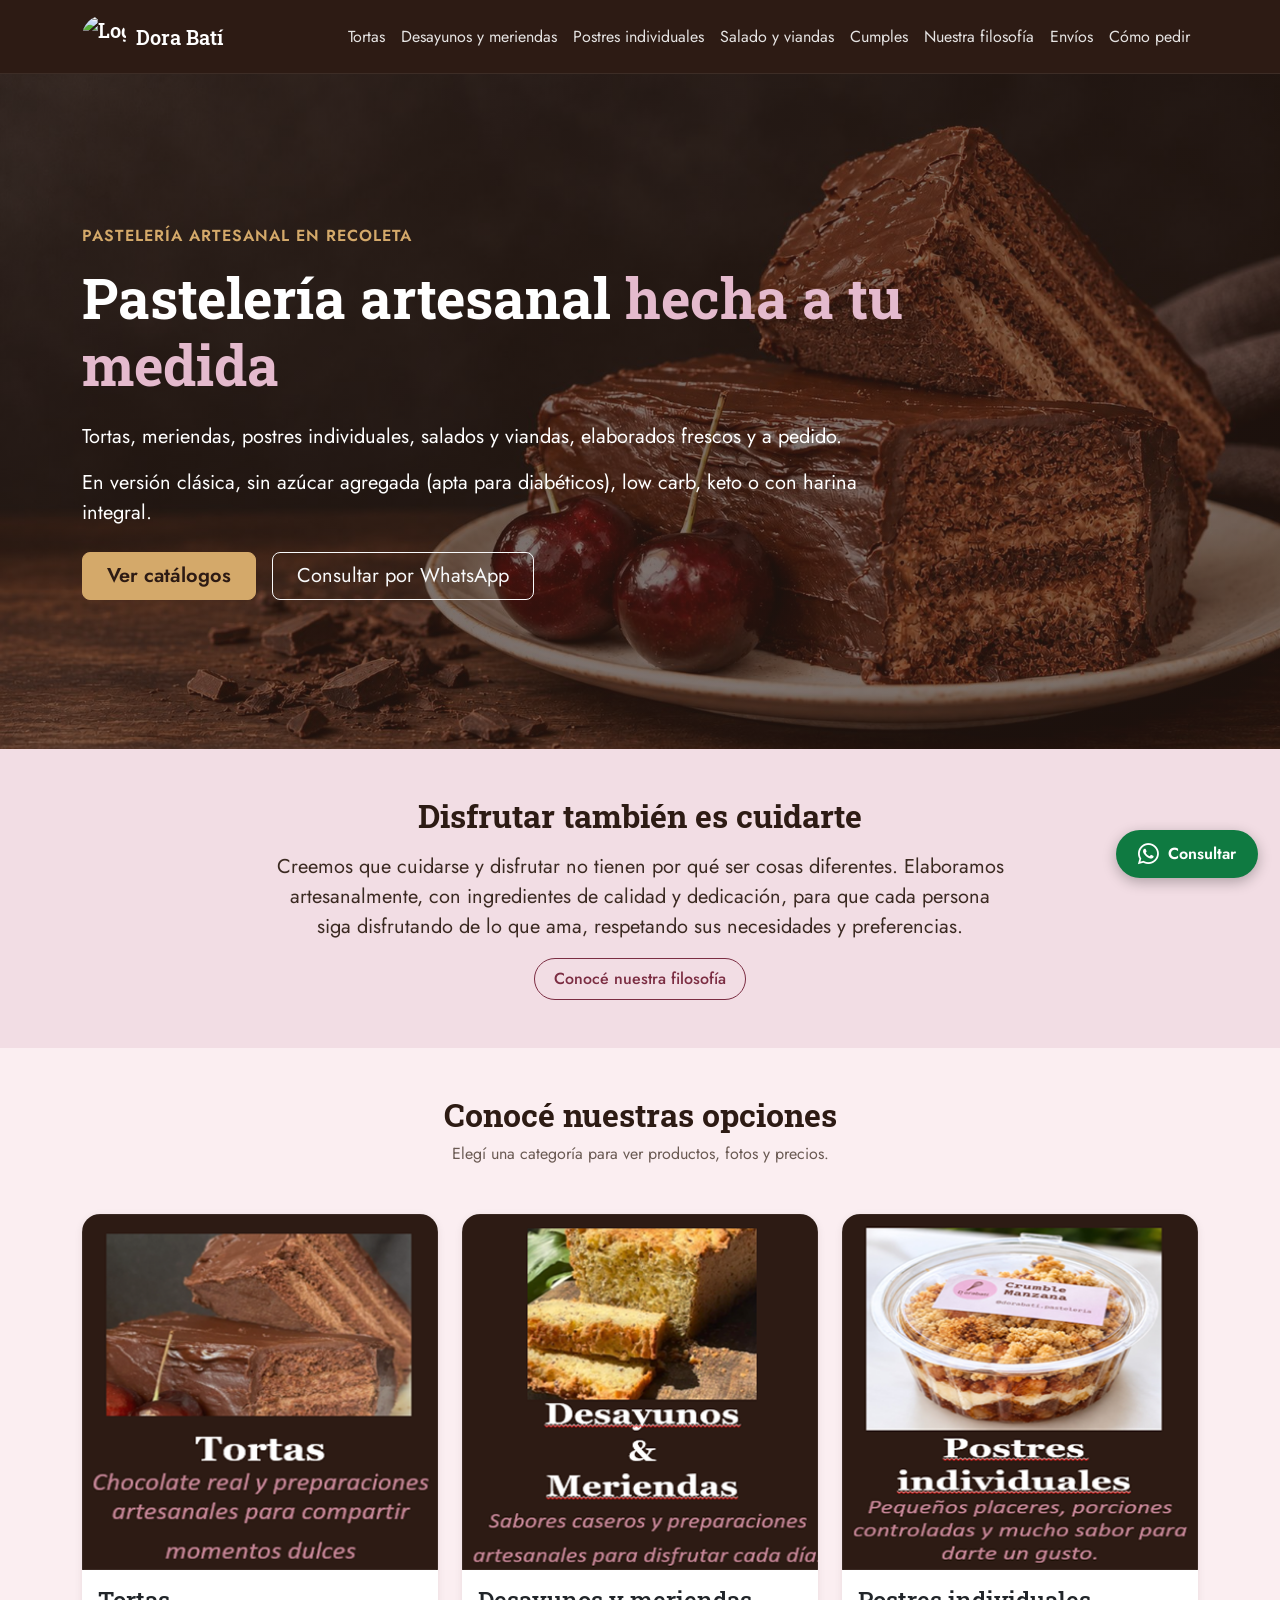
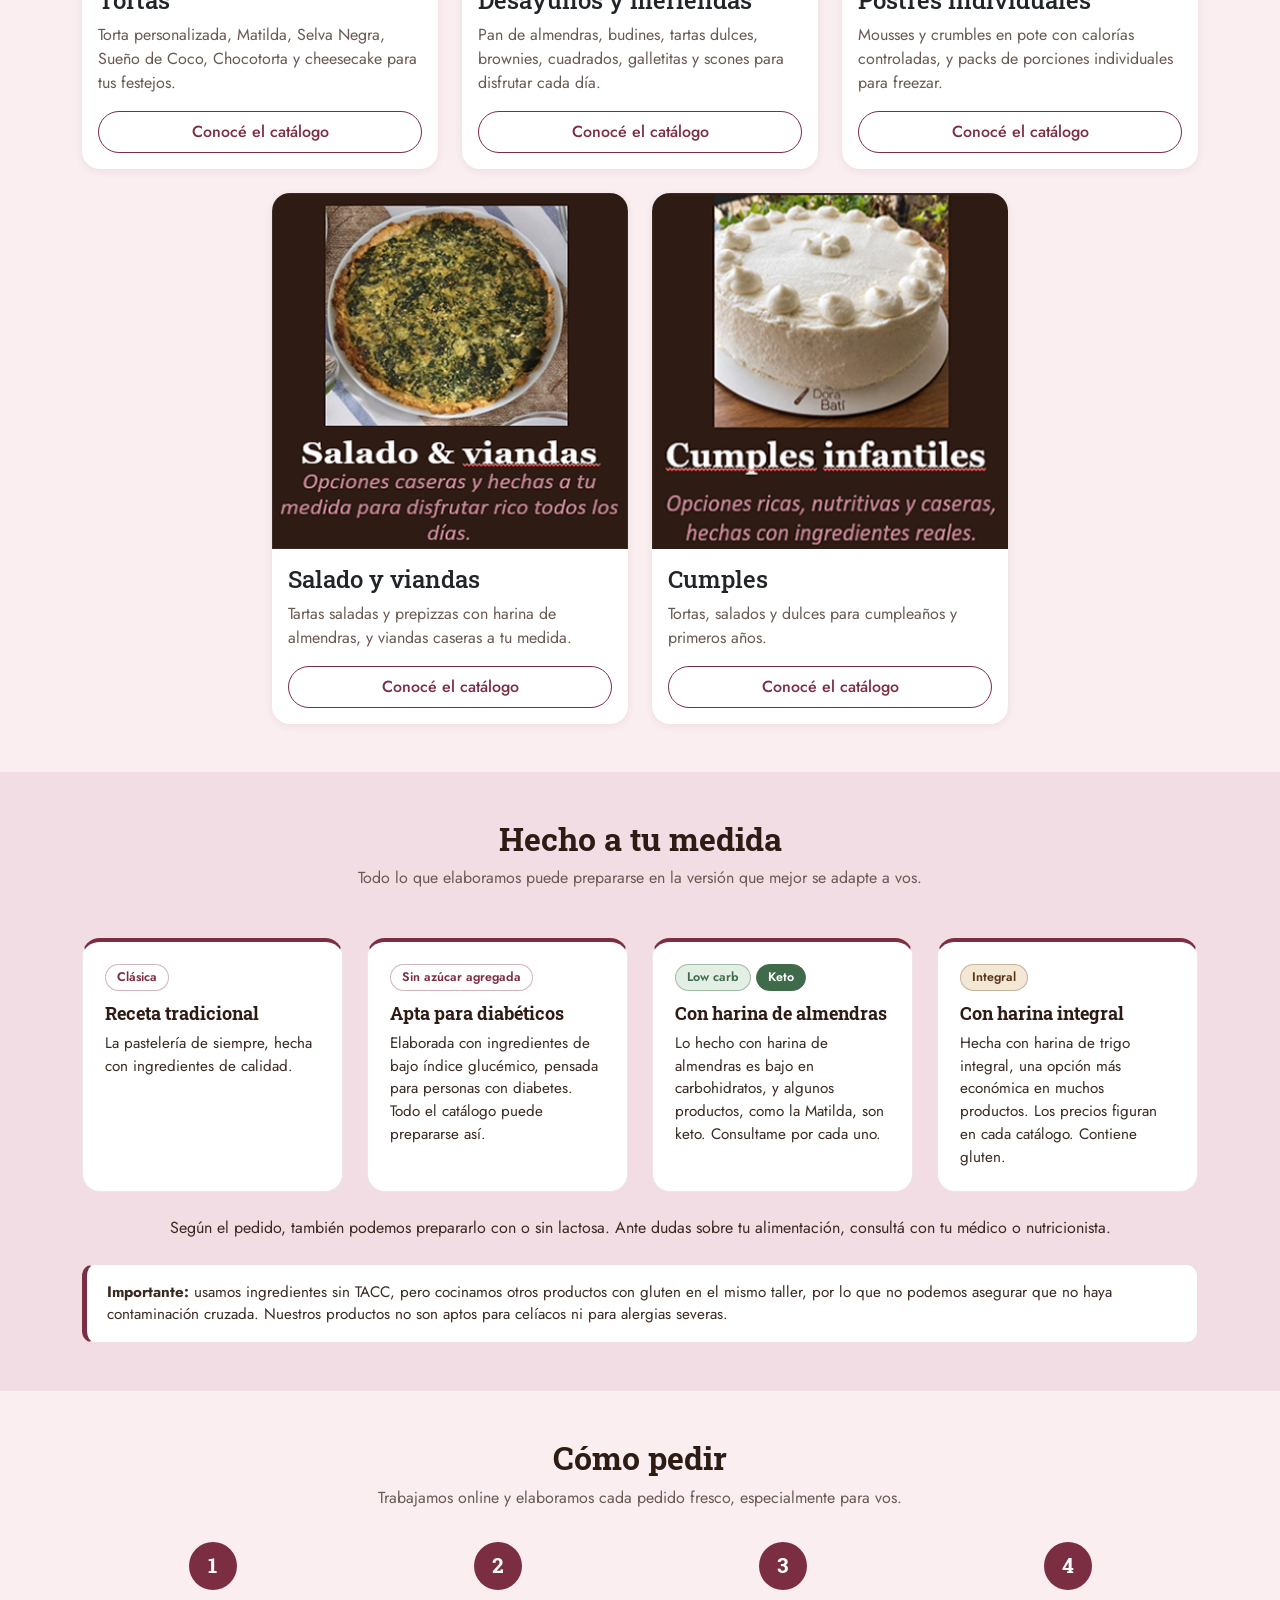
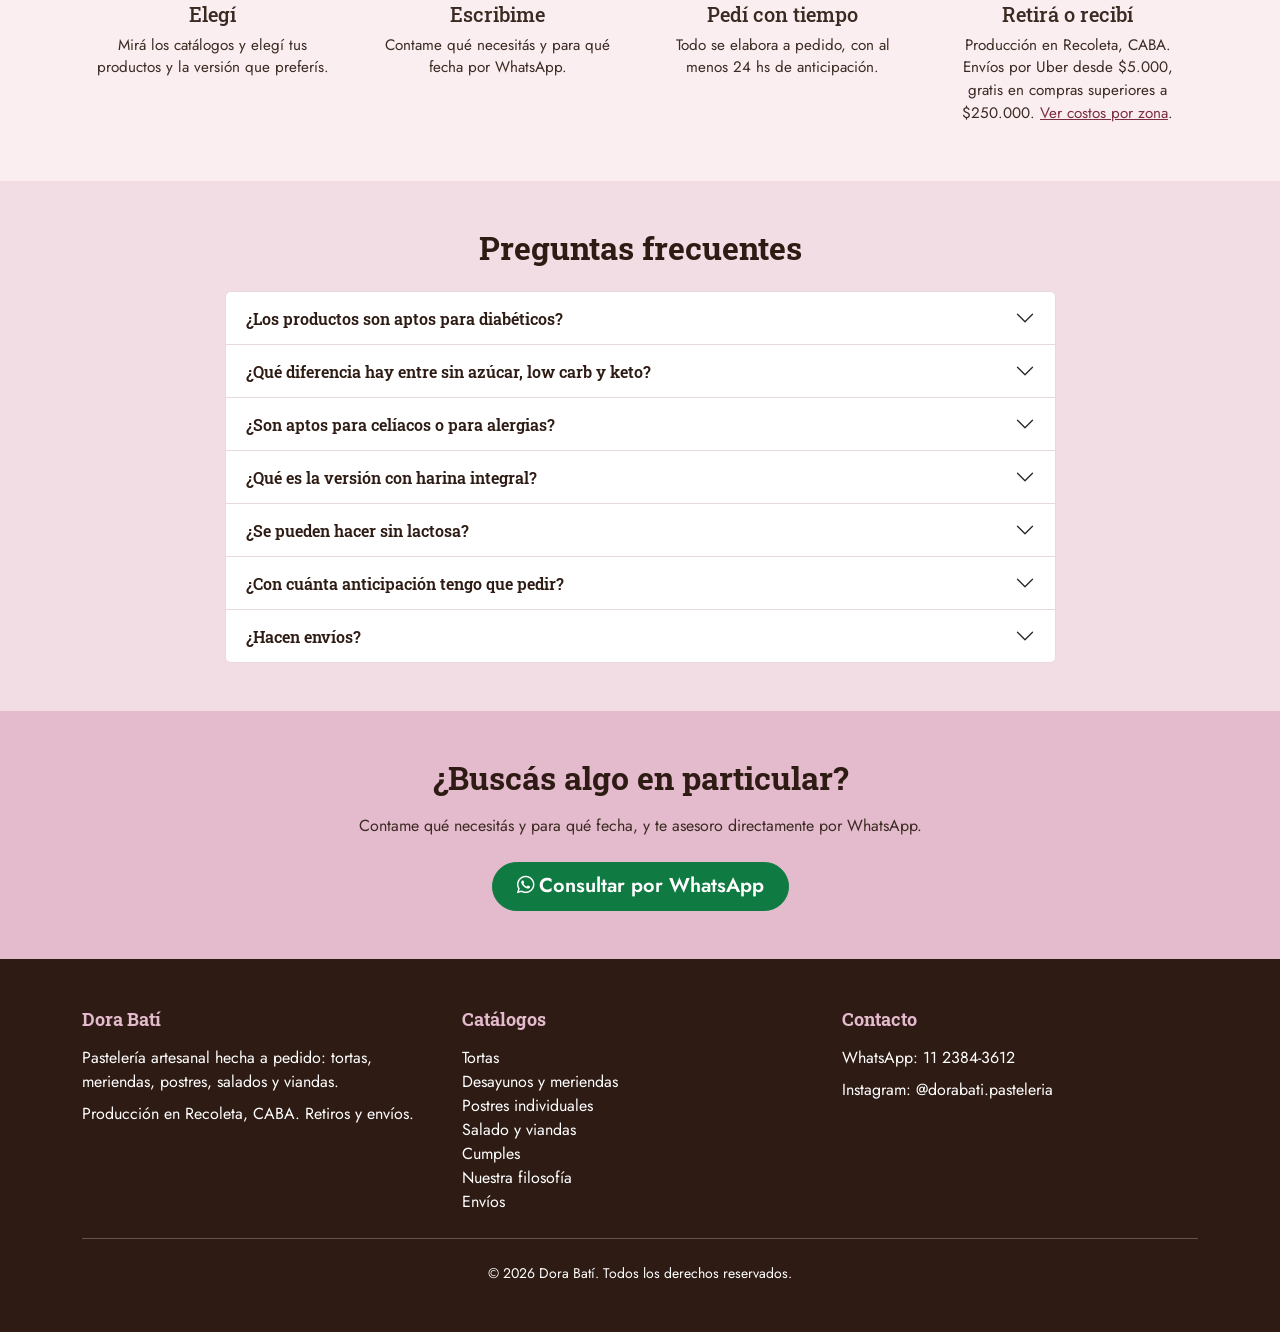
==== commit 19f26c7b: "Comprime la imagen de portada: header-bg.png (2,2 MB) a header-bg.jpg (198 KB) Co-Authored-By: Claud" ====
--- a/index.html
+++ b/index.html
@@ -14,7 +14,7 @@
   <meta property="og:title" content="Pastelería artesanal y sin azúcar en Recoleta | Dora Batí">
   <meta property="og:description" content="Tortas, meriendas, postres individuales, salados y viandas. Todo hecho a tu medida, fresco y a pedido.">
   <meta property="og:url" content="https://dorabati.com.ar/">
-  <meta property="og:image" content="https://dorabati.com.ar/assets/img/header-bg.png">
+  <meta property="og:image" content="https://dorabati.com.ar/assets/img/header-bg.jpg">
   <meta property="og:locale" content="es_AR">
   <meta name="twitter:card" content="summary_large_image">
   <meta name="theme-color" content="#2D1B14">
@@ -22,7 +22,7 @@
   <link rel="icon" type="image/png" sizes="96x96" href="assets/favicon-96x96.png">
   <link rel="icon" type="image/x-icon" href="assets/favicon.ico">
   <link rel="apple-touch-icon" sizes="180x180" href="assets/apple-touch-icon.png">
-  <link rel="preload" as="image" href="assets/img/header-bg.png">
+  <link rel="preload" as="image" href="assets/img/header-bg.jpg">
   <link rel="preconnect" href="https://fonts.googleapis.com">
   <link rel="preconnect" href="https://fonts.gstatic.com" crossorigin>
   <link href="https://fonts.googleapis.com/css2?family=Jost:wght@400;500;600;700&family=Roboto+Slab:wght@600;700&display=swap" rel="stylesheet">
@@ -47,7 +47,7 @@
     "alternateName": "Dorabati Pastelería",
     "description": "Pastelería artesanal elaborada a pedido en Recoleta, CABA: tortas, desayunos y meriendas, postres individuales, salados y viandas. Versiones clásicas, sin azúcar agregada, low carb, keto e integrales.",
     "url": "https://dorabati.com.ar/",
-    "image": "https://dorabati.com.ar/assets/img/header-bg.png",
+    "image": "https://dorabati.com.ar/assets/img/header-bg.jpg",
     "logo": "https://dorabati.com.ar/assets/img/logo.png",
     "telephone": "+5491123843612",
     "priceRange": "$$",
--- a/assets/css/dorabati.css
+++ b/assets/css/dorabati.css
@@ -82,7 +82,7 @@
   display: flex;
   align-items: center;
   color: #fff;
-  background-image: linear-gradient(rgba(45, 27, 20, .62), rgba(45, 27, 20, .62)), url('../img/header-bg.png');
+  background-image: linear-gradient(rgba(45, 27, 20, .62), rgba(45, 27, 20, .62)), url('../img/header-bg.jpg');
   background-size: cover;
   background-position: center;
 }
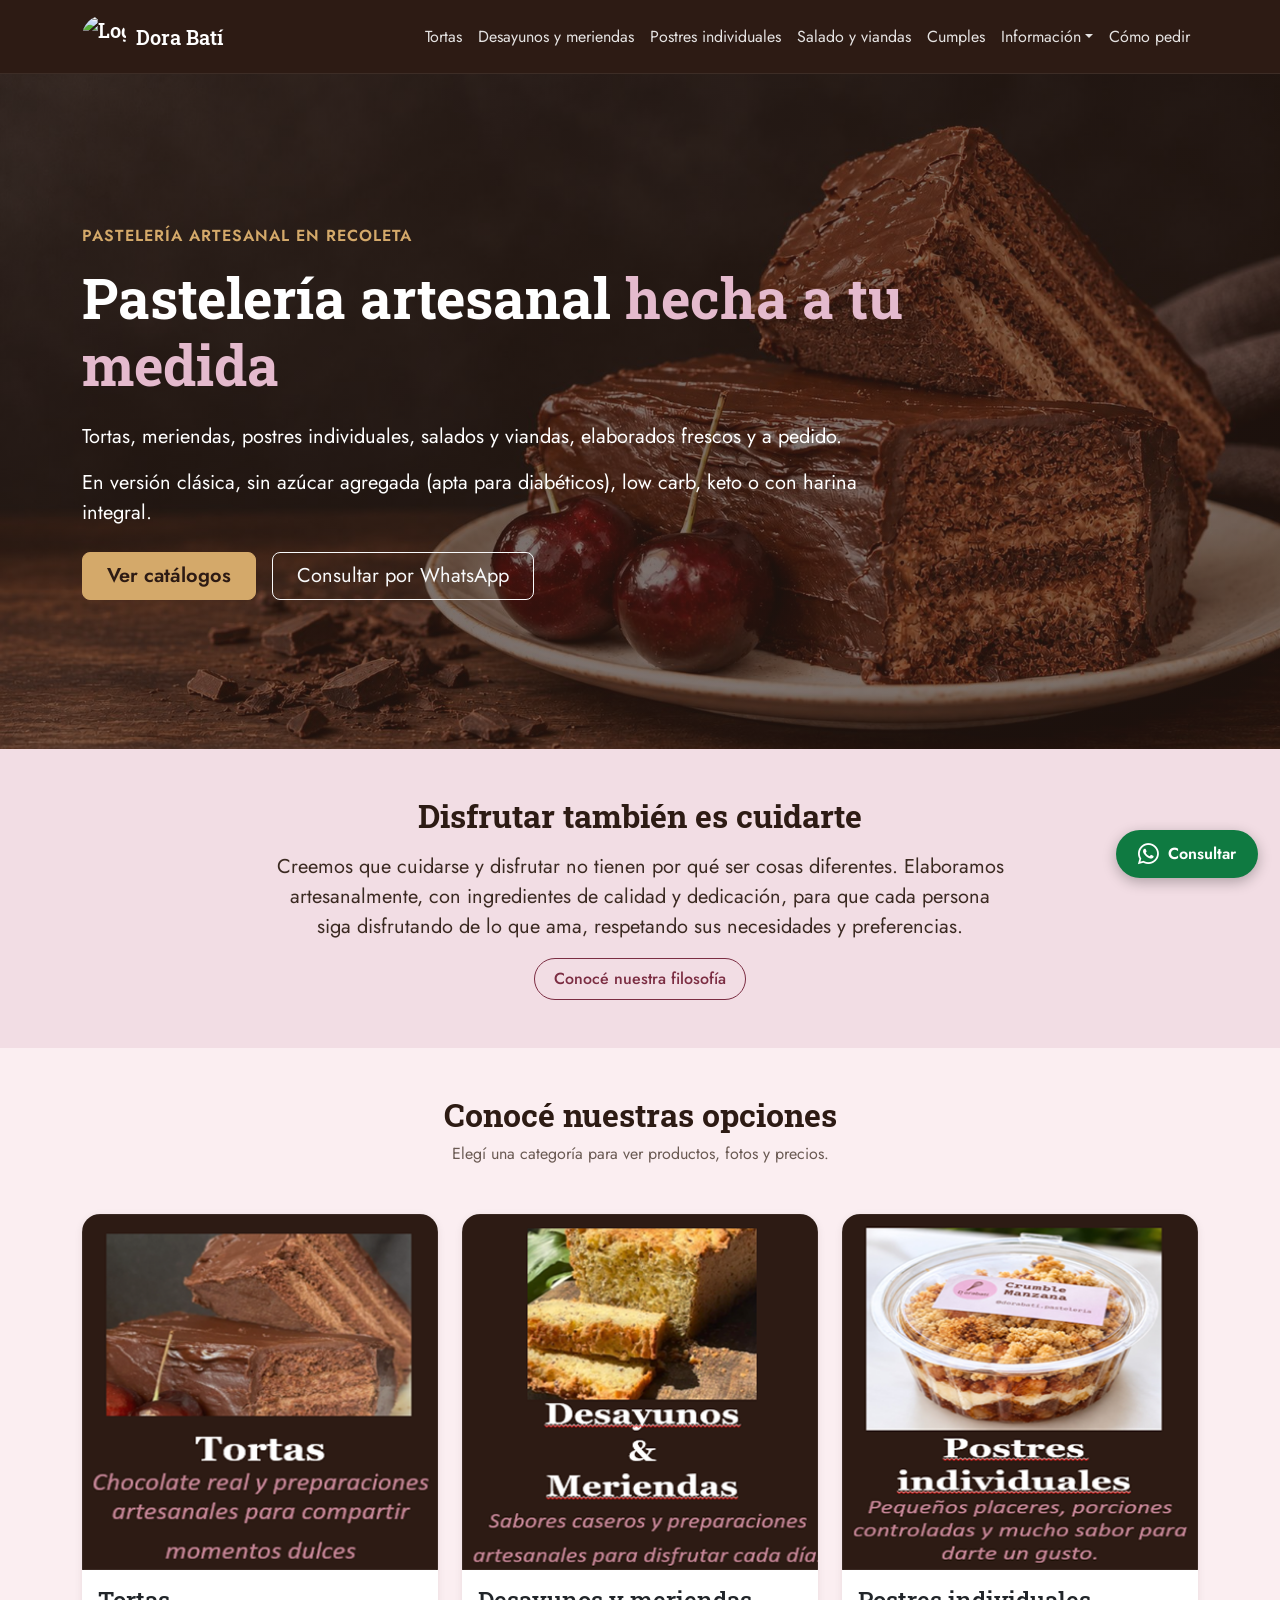
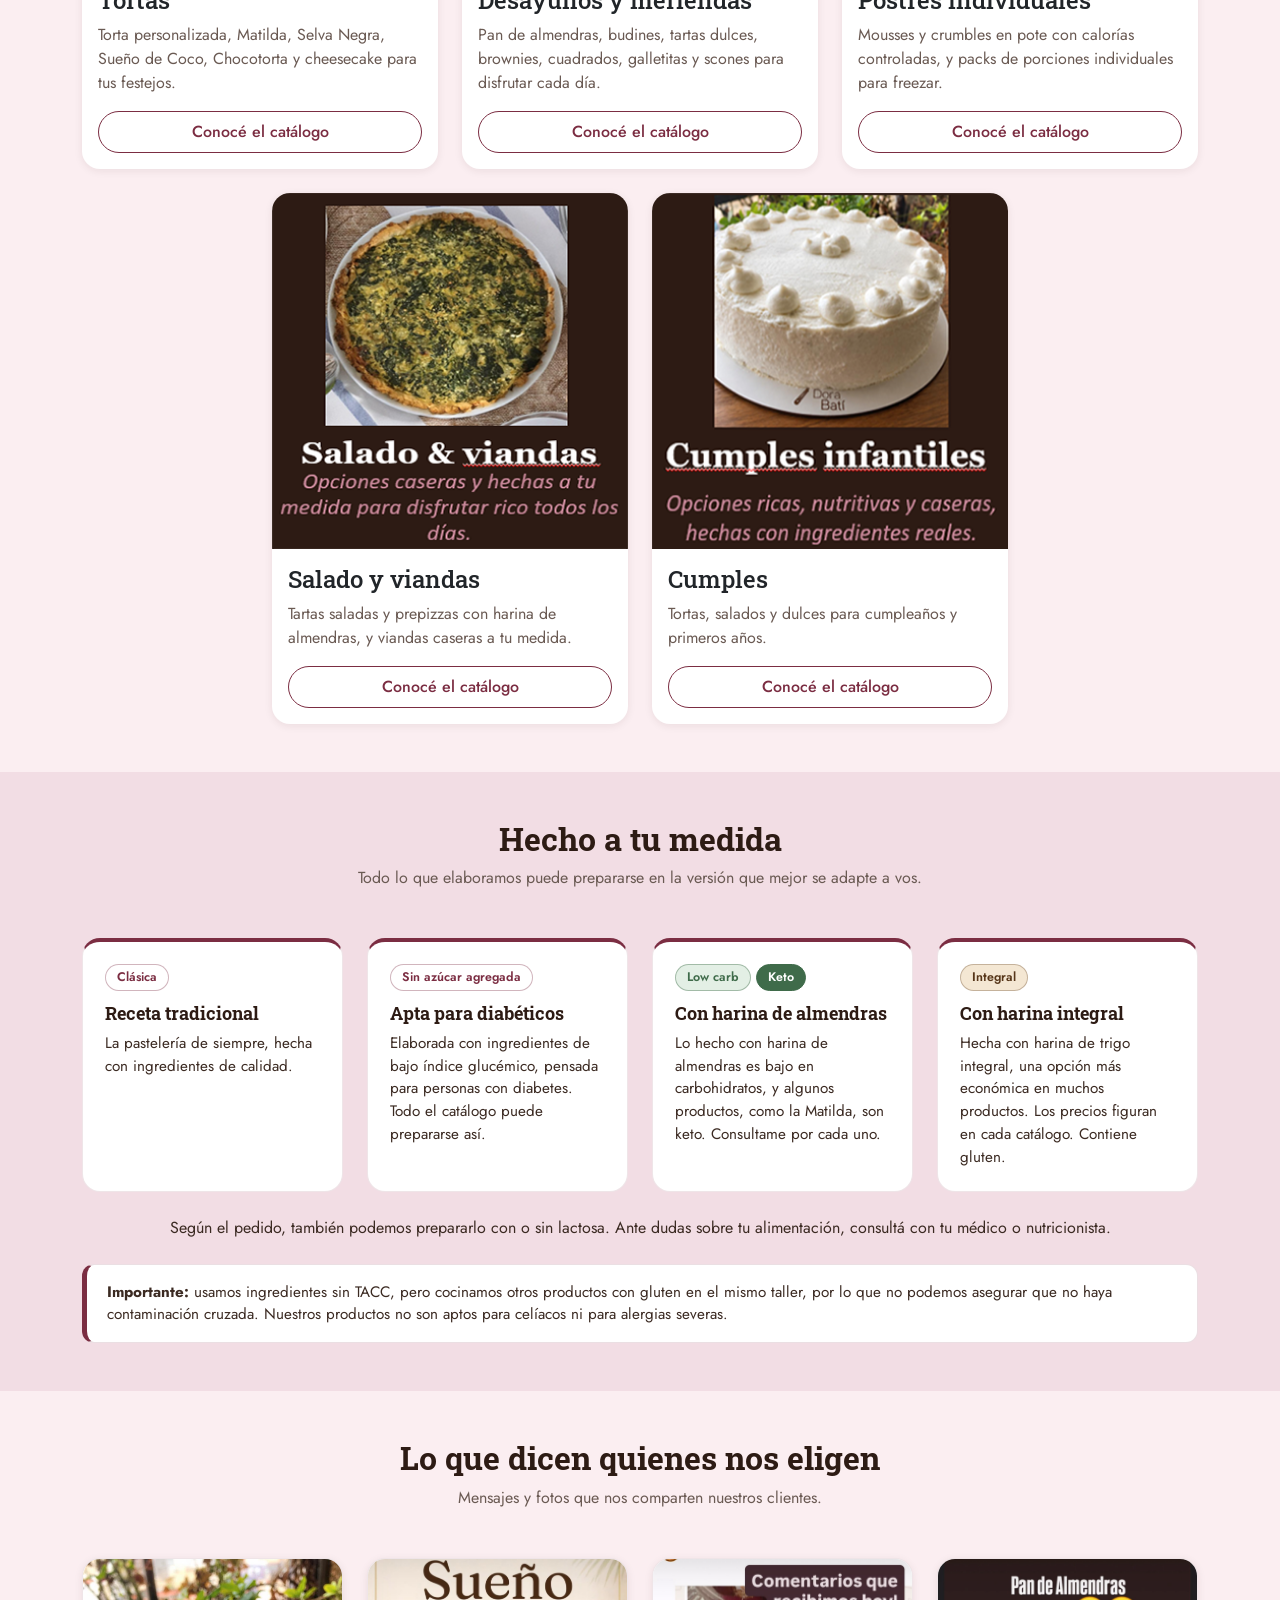
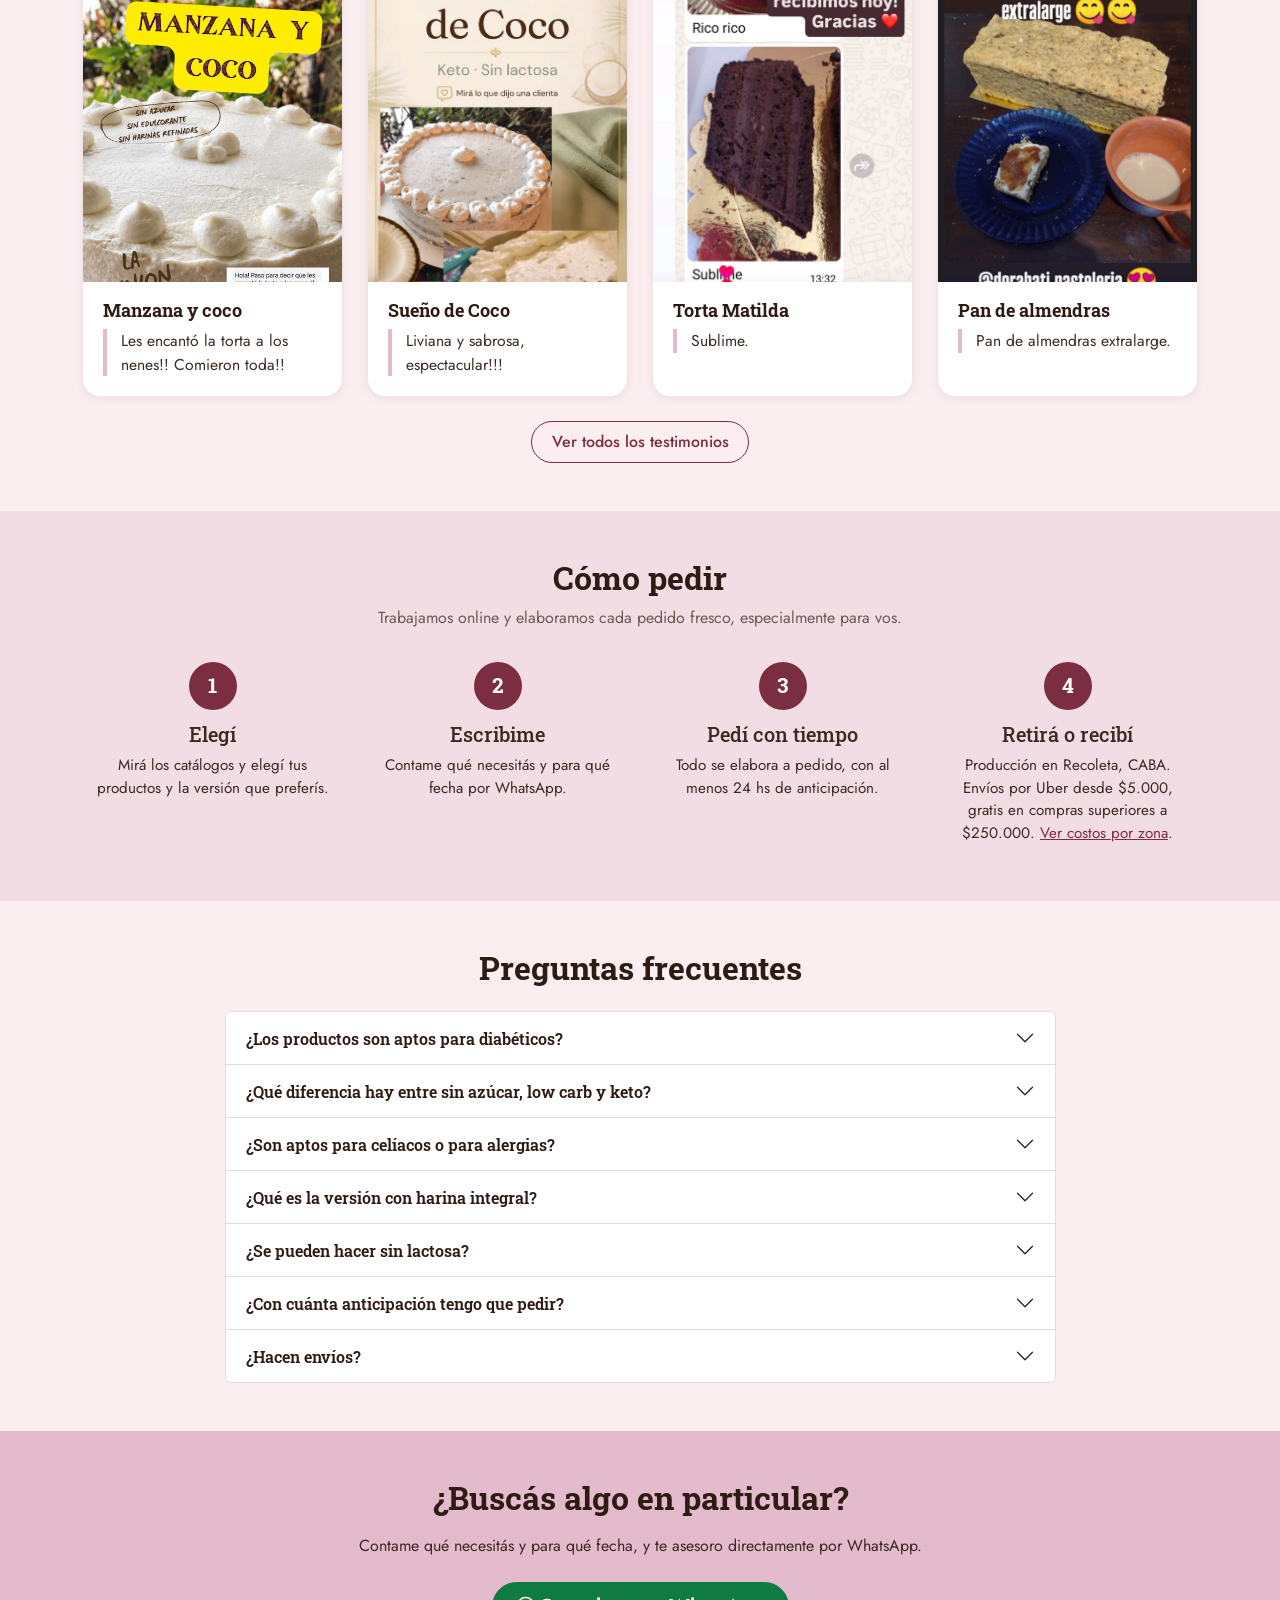
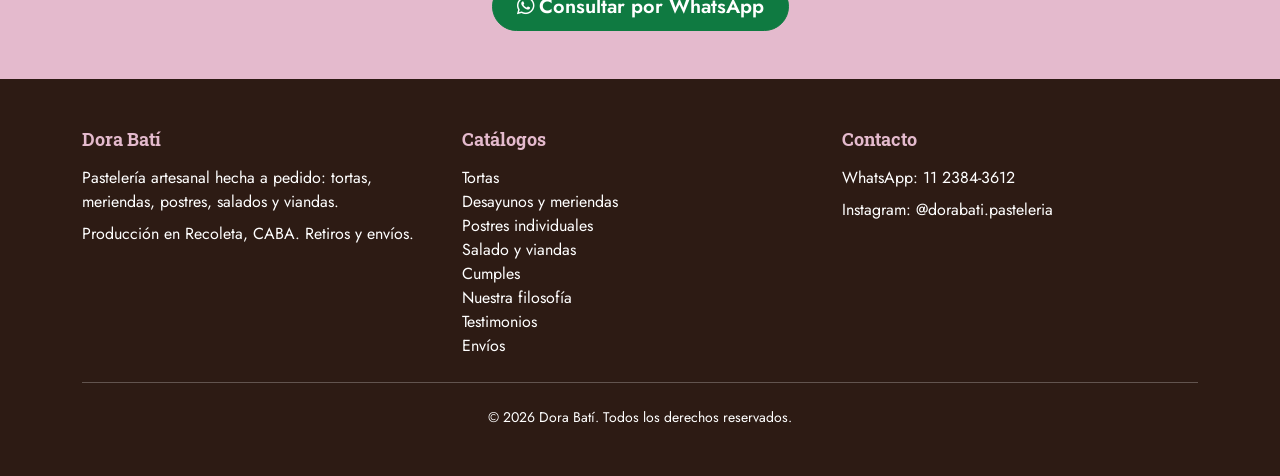
==== commit 6d74ffa2: "Agrega página de testimonios, destacados en el inicio y menú desplegable Información Co-Authored-By:" ====
--- a/index.html
+++ b/index.html
@@ -28,7 +28,7 @@
   <link href="https://fonts.googleapis.com/css2?family=Jost:wght@400;500;600;700&family=Roboto+Slab:wght@600;700&display=swap" rel="stylesheet">
   <link href="https://cdn.jsdelivr.net/npm/bootstrap@5.3.3/dist/css/bootstrap.min.css" rel="stylesheet">
   <link href="https://cdnjs.cloudflare.com/ajax/libs/font-awesome/6.4.2/css/all.min.css" rel="stylesheet">
-  <link href="assets/css/dorabati.css?v=1" rel="stylesheet">
+  <link href="assets/css/dorabati.css?v=2" rel="stylesheet">
 
   <script async src="https://www.googletagmanager.com/gtag/js?id=G-Y6DNZGLE23"></script>
   <script>
@@ -78,7 +78,7 @@
 <body>
 
 <!-- MENÚ -->
-<nav class="navbar navbar-expand-lg navbar-dark navbar-dora sticky-top" aria-label="Menú principal">
+<nav class="navbar navbar-expand-xl navbar-dark navbar-dora sticky-top" aria-label="Menú principal">
   <div class="container">
     <a class="navbar-brand" href="index.html">
       <img class="logo-nav" src="assets/img/logo.png" alt="Logo de Dora Batí" width="44" height="44">
@@ -88,14 +88,20 @@
       <span class="navbar-toggler-icon"></span>
     </button>
     <div class="collapse navbar-collapse" id="menuPrincipal">
-      <ul class="navbar-nav ms-auto align-items-lg-center">
+      <ul class="navbar-nav ms-auto align-items-xl-center">
         <li class="nav-item"><a class="nav-link" href="tortas.html">Tortas</a></li>
         <li class="nav-item"><a class="nav-link" href="meriendas.html">Desayunos y meriendas</a></li>
         <li class="nav-item"><a class="nav-link" href="postres.html">Postres individuales</a></li>
         <li class="nav-item"><a class="nav-link" href="salados.html">Salado y viandas</a></li>
         <li class="nav-item"><a class="nav-link" href="cumples.html">Cumples</a></li>
-        <li class="nav-item"><a class="nav-link" href="filosofia.html">Nuestra filosofía</a></li>
-        <li class="nav-item"><a class="nav-link" href="envios.html">Envíos</a></li>
+        <li class="nav-item dropdown">
+          <a class="nav-link dropdown-toggle" href="#" id="menuInformacion" role="button" data-bs-toggle="dropdown" aria-expanded="false">Información</a>
+          <ul class="dropdown-menu" aria-labelledby="menuInformacion">
+            <li><a class="dropdown-item" href="filosofia.html">Nuestra filosofía</a></li>
+            <li><a class="dropdown-item" href="testimonios.html">Testimonios</a></li>
+            <li><a class="dropdown-item" href="envios.html">Envíos</a></li>
+          </ul>
+        </li>
         <li class="nav-item"><a class="nav-link" href="#como-pedir">Cómo pedir</a></li>
       </ul>
     </div>
@@ -264,8 +270,74 @@
     </div>
   </section>
 
+  <!-- TESTIMONIOS -->
+  <section class="py-5" id="testimonios" aria-labelledby="testimonios-titulo">
+    <div class="container">
+      <div class="text-center mb-5">
+        <h2 class="fw-bold" id="testimonios-titulo">Lo que dicen quienes nos eligen</h2>
+        <p class="text-muted mb-0">Mensajes y fotos que nos comparten nuestros clientes.</p>
+      </div>
+
+      <div class="row g-4">
+
+        <div class="col-6 col-lg-3">
+          <article class="testimonio-card testimonio-destacado">
+            <a class="testimonio-foto" href="testimonios.html" aria-label="Ver todos los testimonios">
+              <img src="assets/img/testimonios/T7.jpeg" alt="Torta de manzana y coco sin azúcar, con el mensaje de una clienta" width="900" height="1600" loading="lazy" decoding="async">
+            </a>
+            <div class="testimonio-body">
+              <h3>Manzana y coco</h3>
+              <blockquote class="testimonio-quote"><p>Les encantó la torta a los nenes!! Comieron toda!!</p></blockquote>
+            </div>
+          </article>
+        </div>
+
+        <div class="col-6 col-lg-3">
+          <article class="testimonio-card testimonio-destacado">
+            <a class="testimonio-foto" href="testimonios.html" aria-label="Ver todos los testimonios">
+              <img src="assets/img/testimonios/T5.jpeg" alt="Torta Sueño de Coco, keto y sin lactosa" width="1086" height="1600" loading="lazy" decoding="async">
+            </a>
+            <div class="testimonio-body">
+              <h3>Sueño de Coco</h3>
+              <blockquote class="testimonio-quote"><p>Liviana y sabrosa, espectacular!!!</p></blockquote>
+            </div>
+          </article>
+        </div>
+
+        <div class="col-6 col-lg-3">
+          <article class="testimonio-card testimonio-destacado">
+            <a class="testimonio-foto" href="testimonios.html" aria-label="Ver todos los testimonios">
+              <img src="assets/img/testimonios/T3.jpeg" alt="Comentarios de clientes sobre la torta Matilda" width="1048" height="1600" loading="lazy" decoding="async">
+            </a>
+            <div class="testimonio-body">
+              <h3>Torta Matilda</h3>
+              <blockquote class="testimonio-quote"><p>Sublime.</p></blockquote>
+            </div>
+          </article>
+        </div>
+
+        <div class="col-6 col-lg-3">
+          <article class="testimonio-card testimonio-destacado">
+            <a class="testimonio-foto" href="testimonios.html" aria-label="Ver todos los testimonios">
+              <img src="assets/img/testimonios/T4.jpeg" alt="Pan de almendras extralarge con una taza de café con leche" width="1172" height="1600" loading="lazy" decoding="async">
+            </a>
+            <div class="testimonio-body">
+              <h3>Pan de almendras</h3>
+              <blockquote class="testimonio-quote"><p>Pan de almendras extralarge.</p></blockquote>
+            </div>
+          </article>
+        </div>
+
+      </div>
+
+      <p class="text-center mt-4 mb-0">
+        <a class="btn btn-outline-dora" href="testimonios.html">Ver todos los testimonios</a>
+      </p>
+    </div>
+  </section>
+
   <!-- CÓMO PEDIR -->
-  <section class="py-5" id="como-pedir" aria-labelledby="pedir-titulo">
+  <section class="py-5 bg-panel" id="como-pedir" aria-labelledby="pedir-titulo">
     <div class="container">
       <div class="text-center mb-4">
         <h2 class="fw-bold" id="pedir-titulo">Cómo pedir</h2>
@@ -306,7 +378,7 @@
   </section>
 
   <!-- PREGUNTAS FRECUENTES -->
-  <section class="py-5 bg-panel" id="faq" aria-labelledby="faq-titulo">
+  <section class="py-5" id="faq" aria-labelledby="faq-titulo">
     <div class="container">
       <div class="row justify-content-center">
         <div class="col-lg-9">
@@ -421,6 +493,7 @@
           <li><a href="salados.html">Salado y viandas</a></li>
           <li><a href="cumples.html">Cumples</a></li>
           <li><a href="filosofia.html">Nuestra filosofía</a></li>
+          <li><a href="testimonios.html">Testimonios</a></li>
           <li><a href="envios.html">Envíos</a></li>
         </ul>
       </div>
--- a/assets/css/dorabati.css
+++ b/assets/css/dorabati.css
@@ -283,6 +283,55 @@
 .footer-dora a:hover { color: var(--dorado); text-decoration: underline; }
 .footer-title { font-family: 'Roboto Slab', serif; font-weight: 700; font-size: 1.1rem; color: var(--rosa); margin-bottom: .75rem; }
 
+/* ---------- MENÚ DESPLEGABLE "INFORMACIÓN" ---------- */
+
+.navbar-dora .dropdown-menu {
+  background-color: var(--cacao);
+  border: 1px solid rgba(255, 255, 255, .12);
+  border-radius: 12px;
+  padding: .4rem 0;
+}
+.navbar-dora .dropdown-item { color: rgba(255, 255, 255, .88); padding: .5rem 1.1rem; }
+.navbar-dora .dropdown-item:hover,
+.navbar-dora .dropdown-item:focus { background-color: rgba(255, 255, 255, .08); color: var(--dorado); }
+.navbar-dora .dropdown-item.active { background-color: transparent; color: var(--dorado); font-weight: 600; }
+.navbar-dora .dropdown-toggle.active { color: var(--dorado); font-weight: 600; }
+
+/* ---------- TESTIMONIOS ---------- */
+
+.testimonio-card {
+  height: 100%;
+  display: flex;
+  flex-direction: column;
+  overflow: hidden;
+  background: #fff;
+  border: 1px solid rgba(123, 45, 66, .12);
+  border-radius: 18px;
+  box-shadow: 0 2px 8px rgba(45, 27, 20, .08);
+}
+
+.testimonio-fotos { display: grid; gap: 2px; background: var(--panel); }
+.testimonio-fotos.dos { grid-template-columns: 1fr 1fr; }
+
+.testimonio-foto { display: block; width: 100%; padding: 0; border: 0; background: none; cursor: zoom-in; }
+.testimonio-foto img { display: block; width: 100%; height: auto; }
+
+.testimonio-body { display: flex; flex-direction: column; gap: 8px; flex: 1; padding: 18px 20px 20px; }
+.testimonio-body h3 { margin: 0; font-size: 1.1rem; }
+
+.testimonio-quote { margin: 0; padding-left: 14px; border-left: 4px solid var(--rosa); font-size: .98rem; }
+.testimonio-quote p { margin: 0 0 .35rem; }
+.testimonio-quote p:last-child { margin-bottom: 0; }
+
+.testimonio-link { margin-top: auto; padding-top: 6px; font-weight: 600; font-size: .95rem; }
+
+/* versión corta para la portada */
+.testimonio-destacado .testimonio-foto img { aspect-ratio: 4 / 5; object-fit: cover; object-position: center top; }
+.testimonio-destacado .testimonio-foto { cursor: pointer; }
+
+/* foto ampliada */
+.modal-foto img { max-height: 85vh; width: auto; max-width: 100%; }
+
 .btn-whatsapp-float {
   position: fixed;
   bottom: 22px;
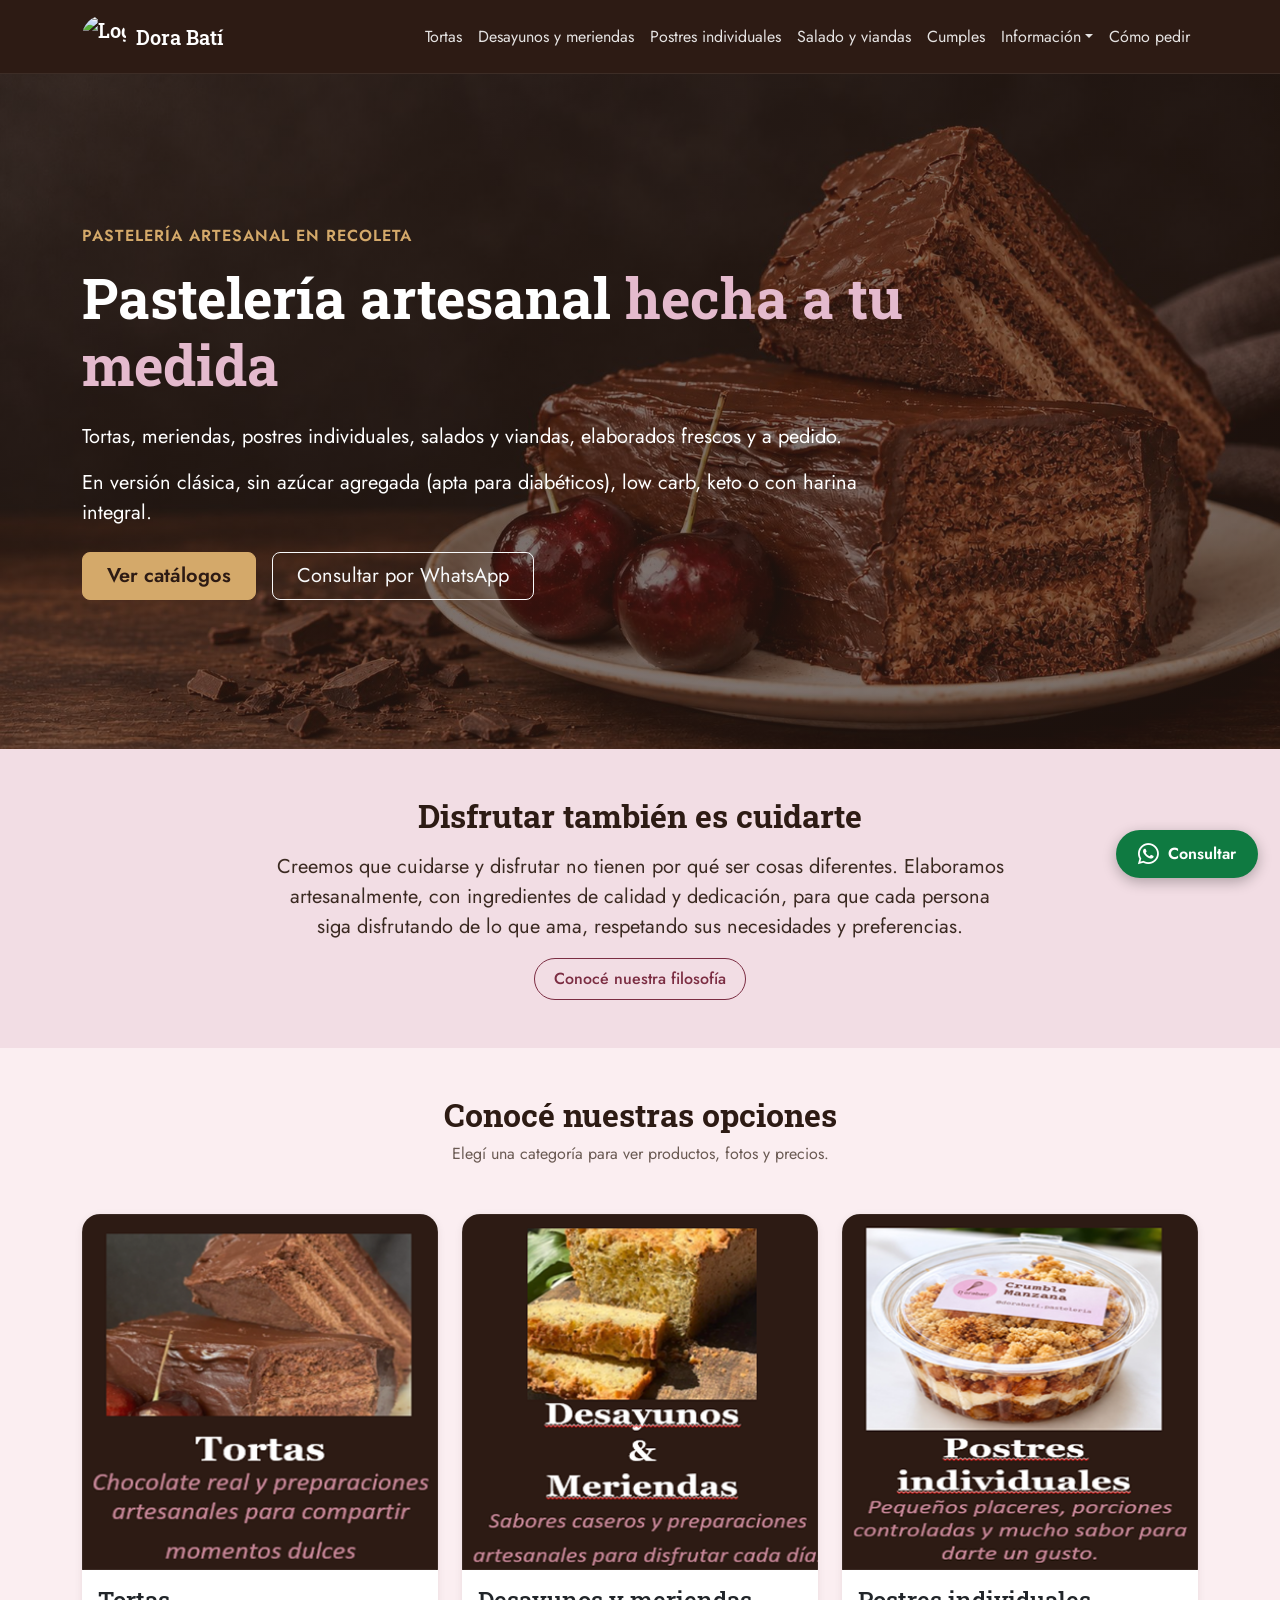
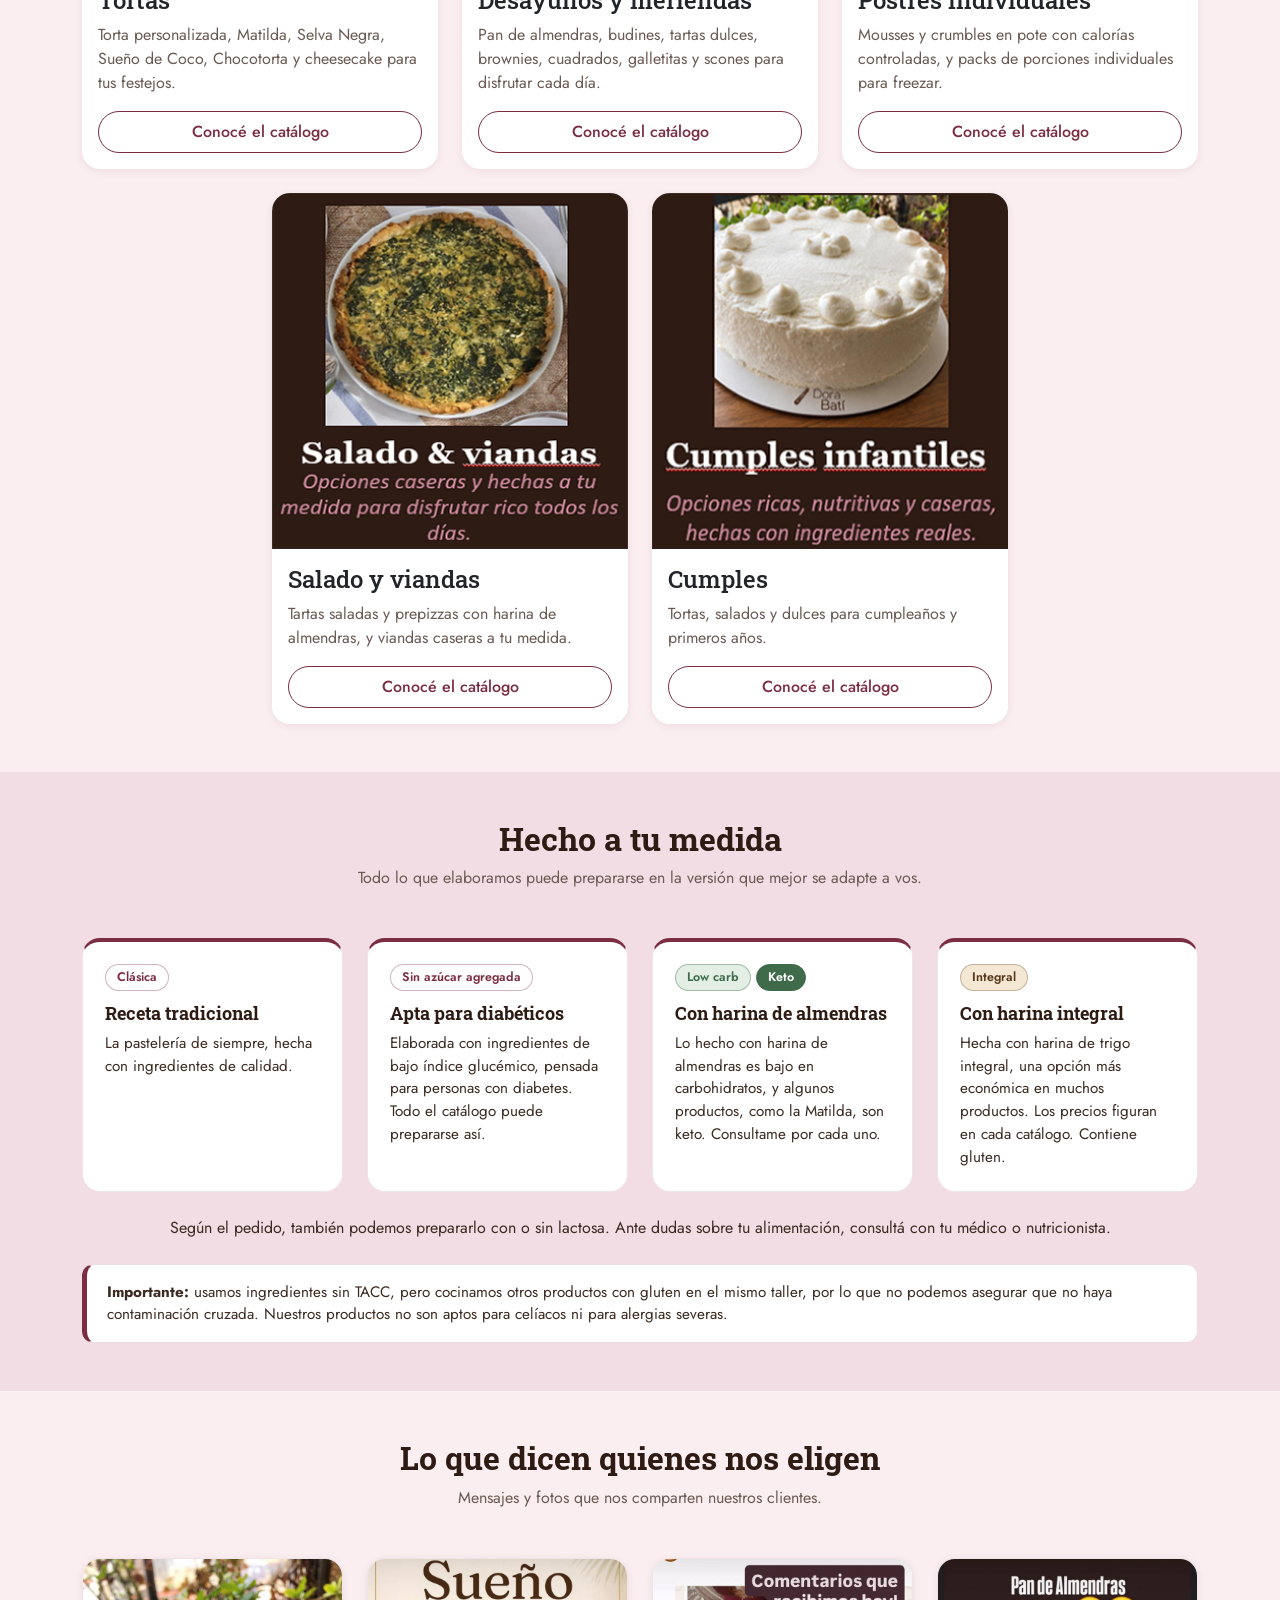
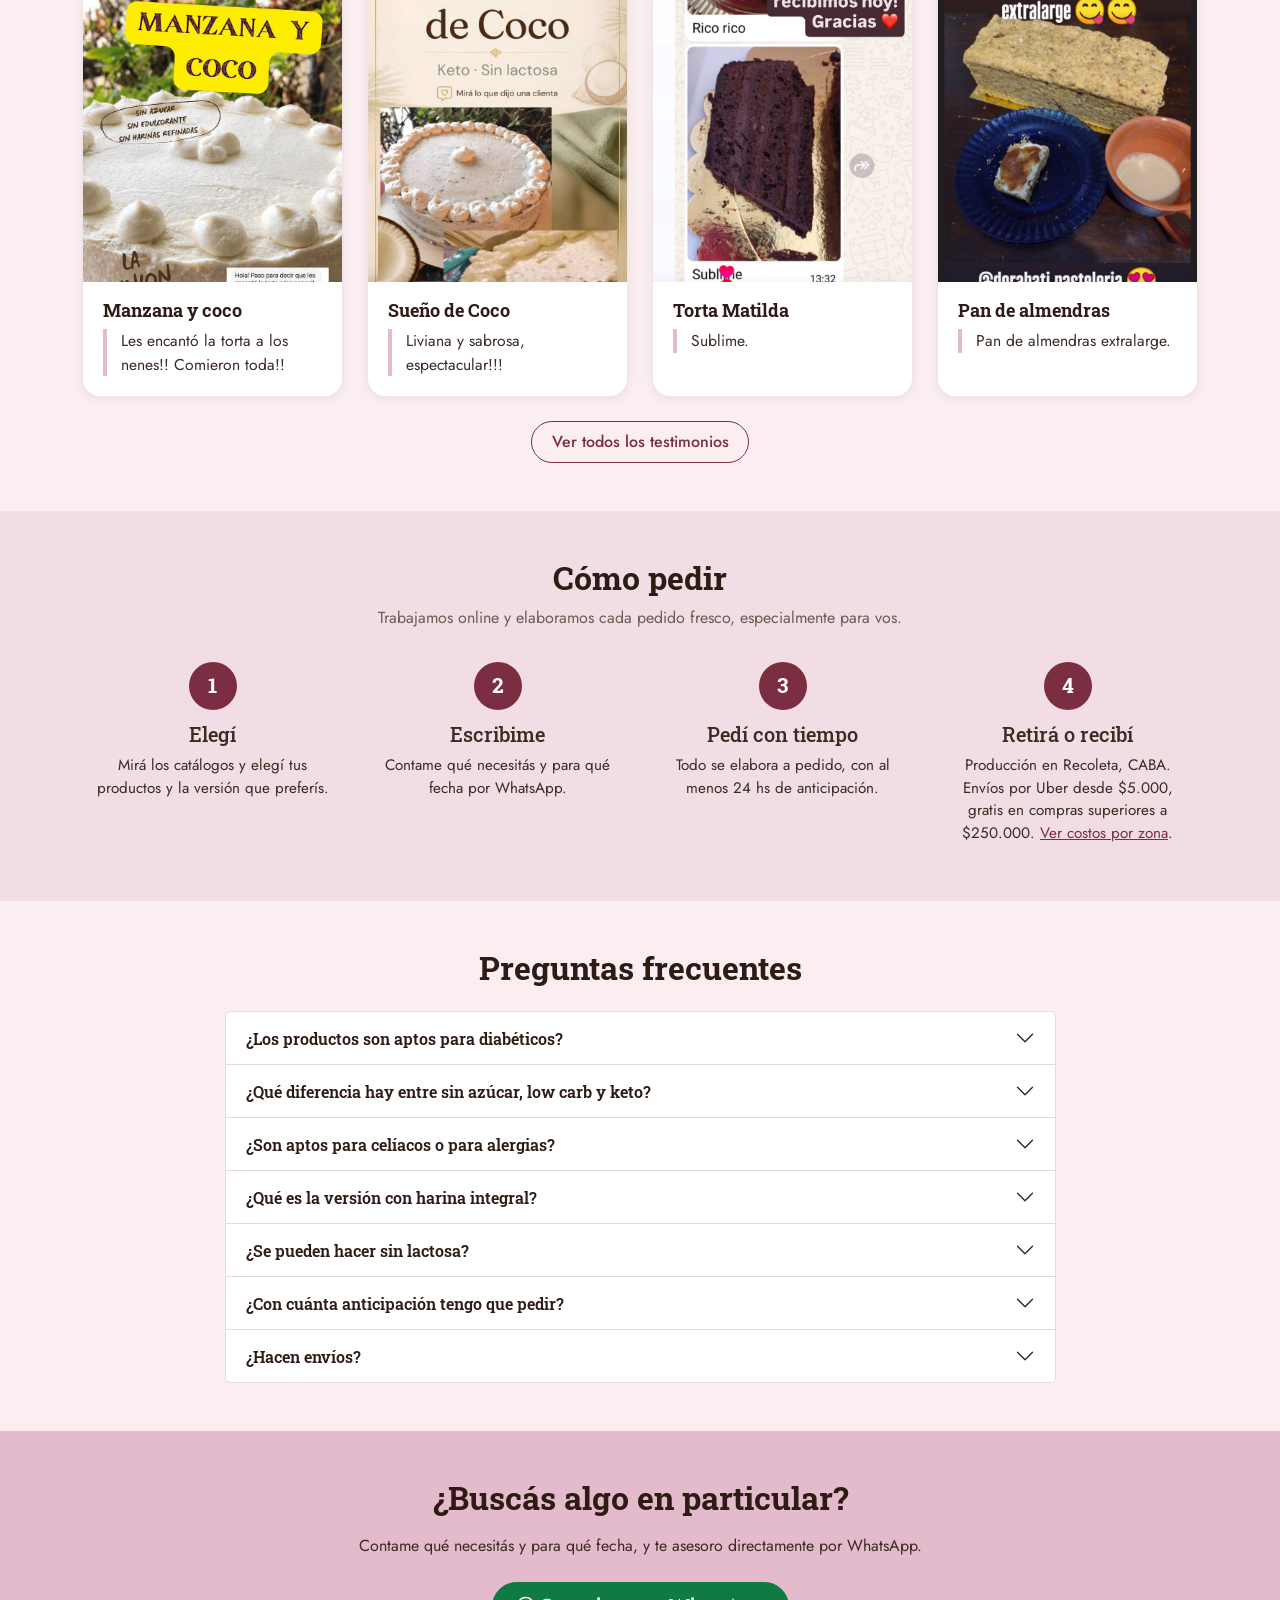
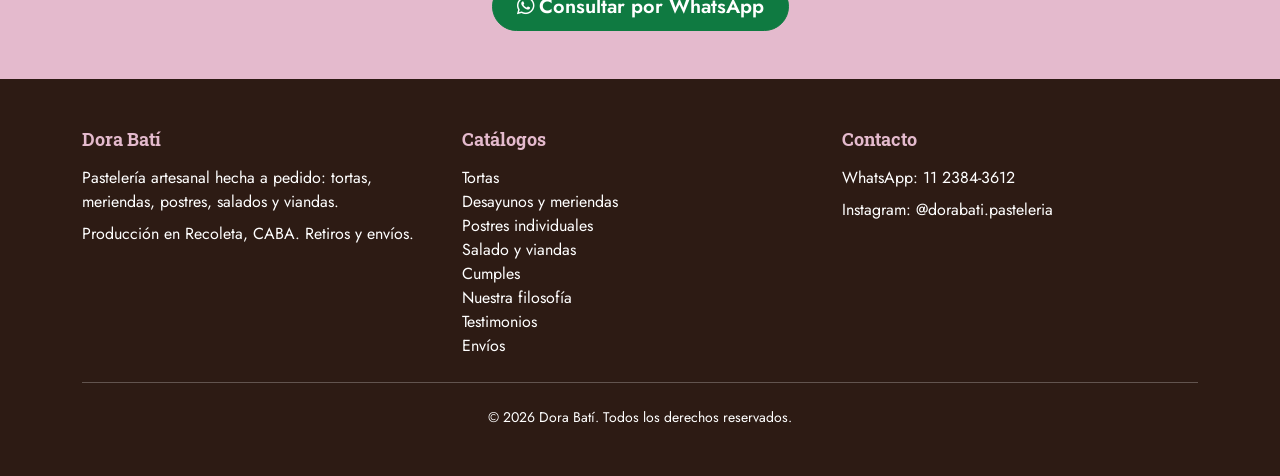
==== commit f4fdc866: "Comprime las fotos de testimonios: 1,6 MB a 0,8 MB, 720 px de ancho Co-Authored-By: Claude Sonnet 5." ====
--- a/index.html
+++ b/index.html
@@ -283,7 +283,7 @@
         <div class="col-6 col-lg-3">
           <article class="testimonio-card testimonio-destacado">
             <a class="testimonio-foto" href="testimonios.html" aria-label="Ver todos los testimonios">
-              <img src="assets/img/testimonios/T7.jpeg" alt="Torta de manzana y coco sin azúcar, con el mensaje de una clienta" width="900" height="1600" loading="lazy" decoding="async">
+              <img src="assets/img/testimonios/T7.jpeg" alt="Torta de manzana y coco sin azúcar, con el mensaje de una clienta" width="720" height="1280" loading="lazy" decoding="async">
             </a>
             <div class="testimonio-body">
               <h3>Manzana y coco</h3>
@@ -295,7 +295,7 @@
         <div class="col-6 col-lg-3">
           <article class="testimonio-card testimonio-destacado">
             <a class="testimonio-foto" href="testimonios.html" aria-label="Ver todos los testimonios">
-              <img src="assets/img/testimonios/T5.jpeg" alt="Torta Sueño de Coco, keto y sin lactosa" width="1086" height="1600" loading="lazy" decoding="async">
+              <img src="assets/img/testimonios/T5.jpeg" alt="Torta Sueño de Coco, keto y sin lactosa" width="720" height="1061" loading="lazy" decoding="async">
             </a>
             <div class="testimonio-body">
               <h3>Sueño de Coco</h3>
@@ -307,7 +307,7 @@
         <div class="col-6 col-lg-3">
           <article class="testimonio-card testimonio-destacado">
             <a class="testimonio-foto" href="testimonios.html" aria-label="Ver todos los testimonios">
-              <img src="assets/img/testimonios/T3.jpeg" alt="Comentarios de clientes sobre la torta Matilda" width="1048" height="1600" loading="lazy" decoding="async">
+              <img src="assets/img/testimonios/T3.jpeg" alt="Comentarios de clientes sobre la torta Matilda" width="720" height="1099" loading="lazy" decoding="async">
             </a>
             <div class="testimonio-body">
               <h3>Torta Matilda</h3>
@@ -319,7 +319,7 @@
         <div class="col-6 col-lg-3">
           <article class="testimonio-card testimonio-destacado">
             <a class="testimonio-foto" href="testimonios.html" aria-label="Ver todos los testimonios">
-              <img src="assets/img/testimonios/T4.jpeg" alt="Pan de almendras extralarge con una taza de café con leche" width="1172" height="1600" loading="lazy" decoding="async">
+              <img src="assets/img/testimonios/T4.jpeg" alt="Pan de almendras extralarge con una taza de café con leche" width="720" height="983" loading="lazy" decoding="async">
             </a>
             <div class="testimonio-body">
               <h3>Pan de almendras</h3>
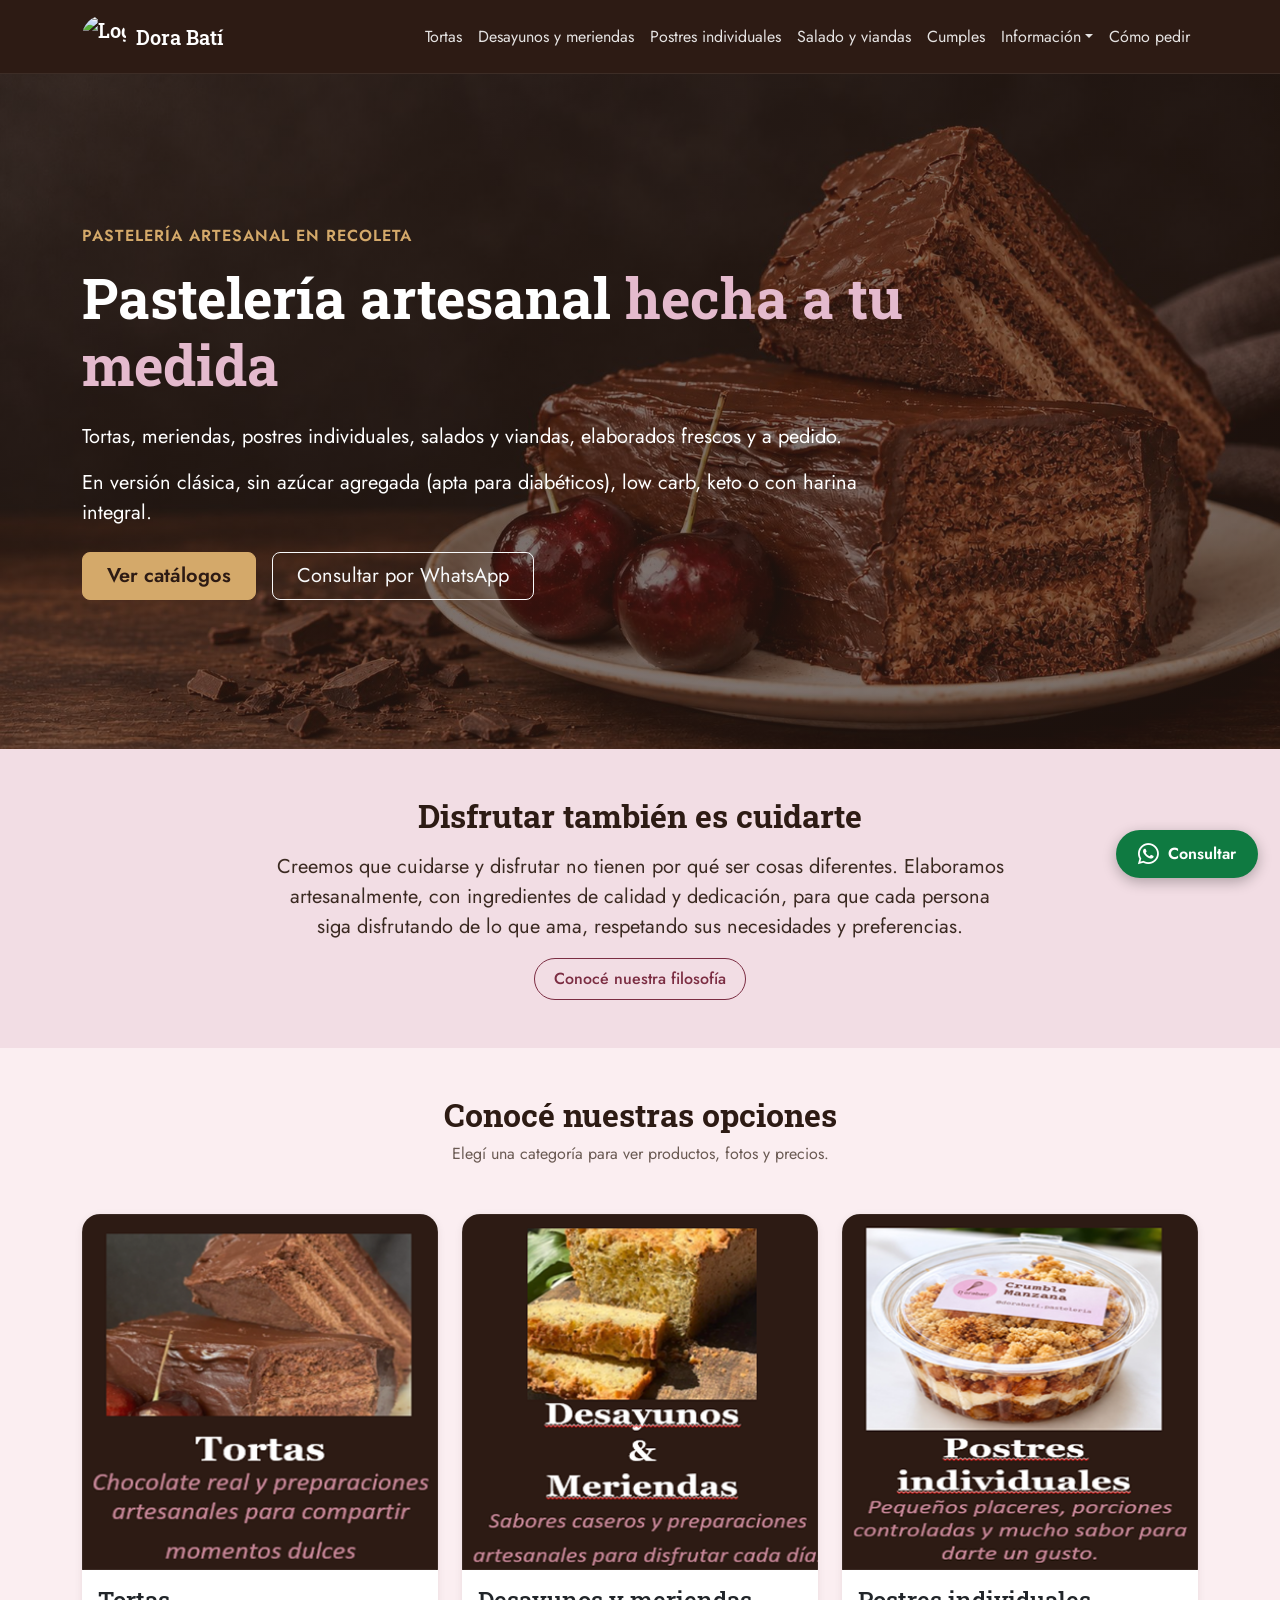
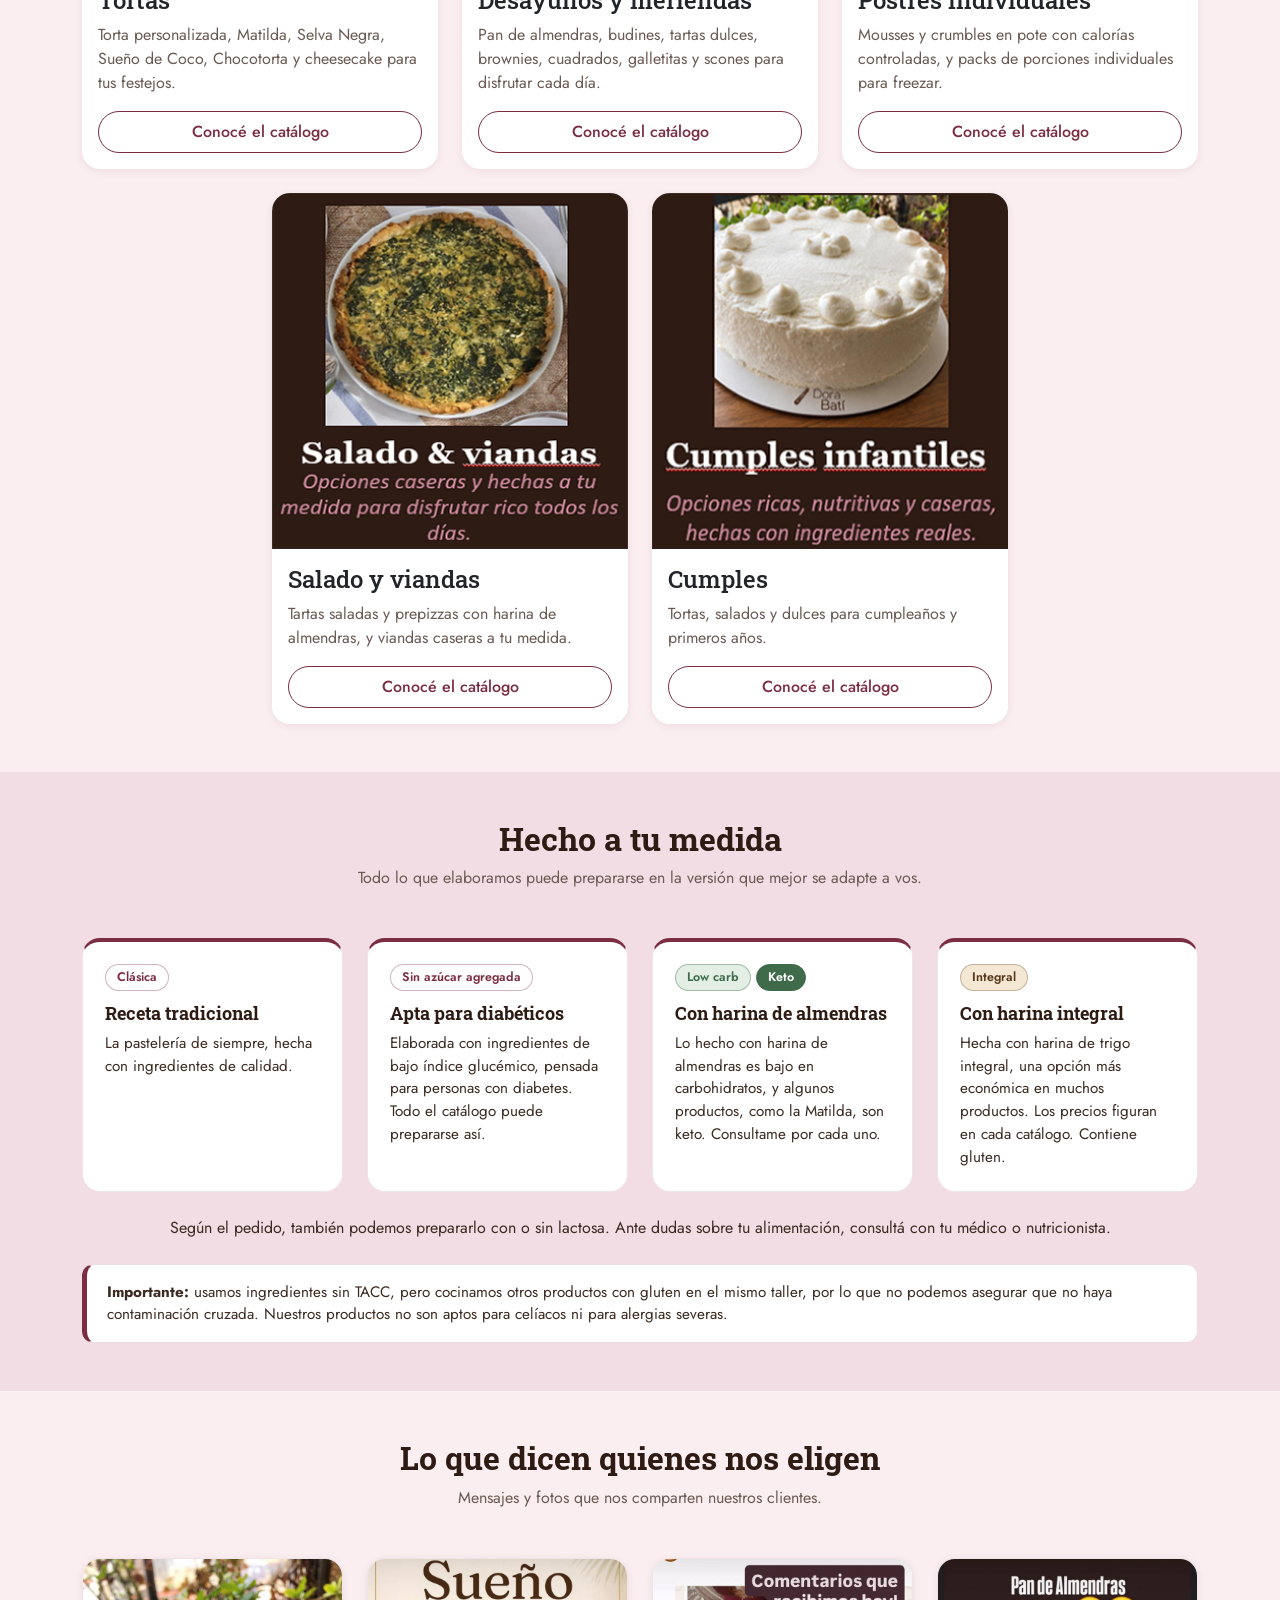
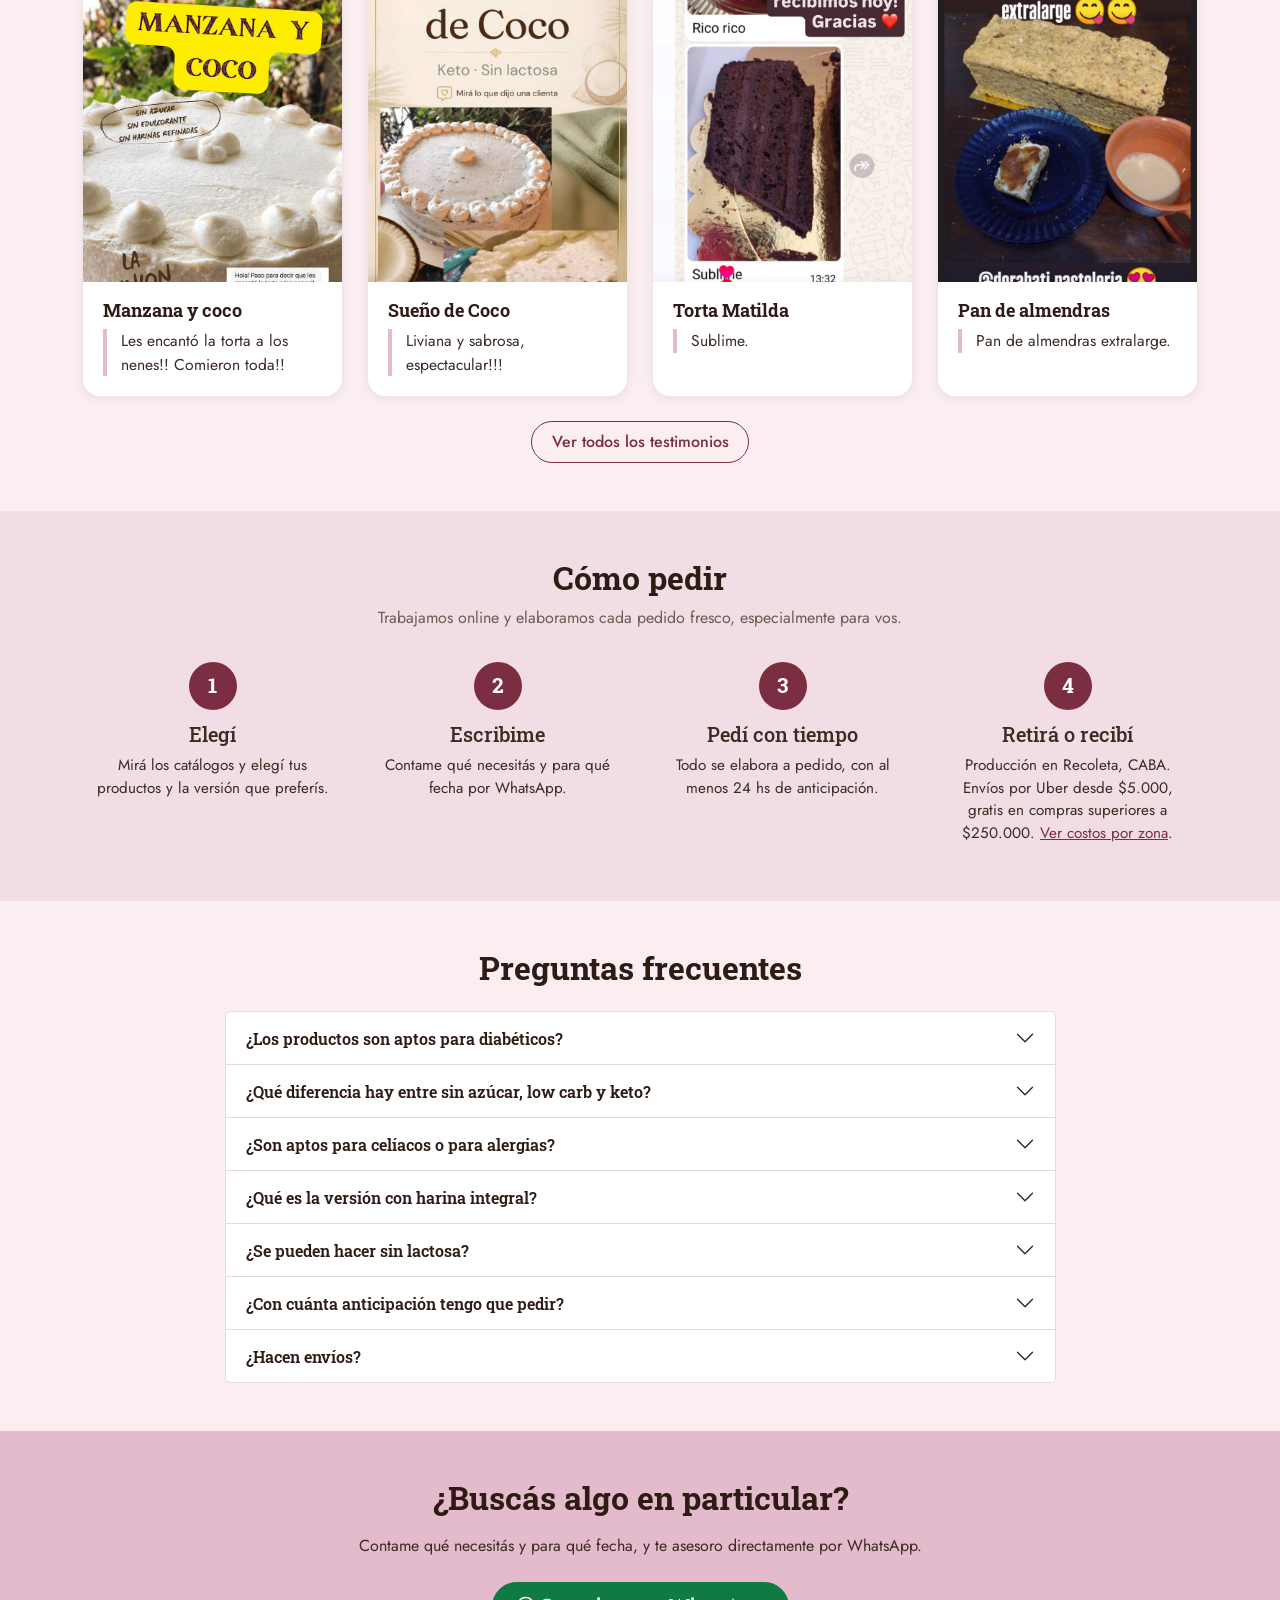
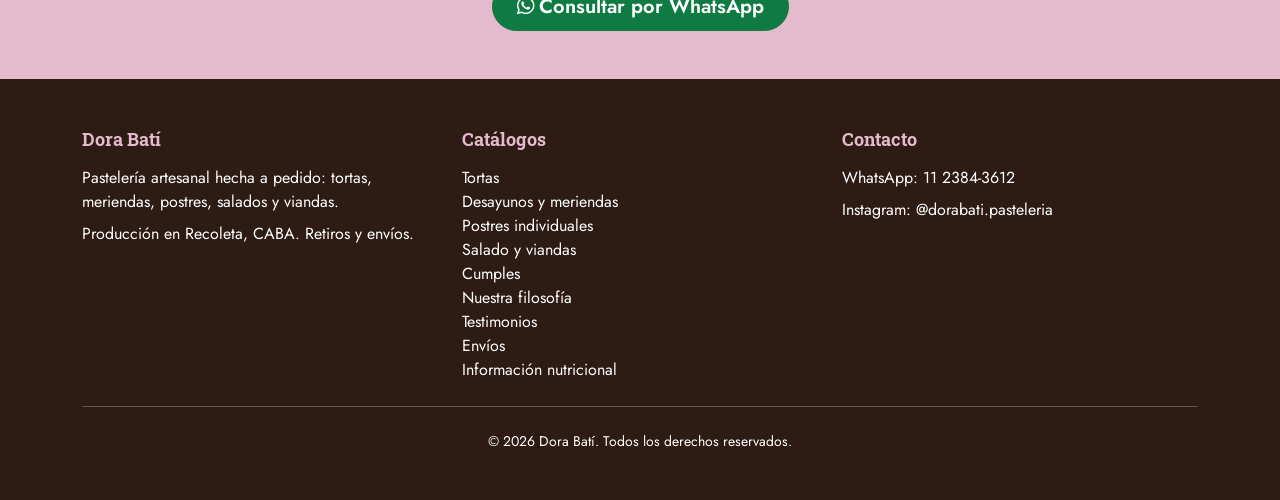
==== commit cacd8d83: "Agregar subpágina de información nutricional y cartelitos keto/low carb - Nueva página informacion-n" ====
--- a/index.html
+++ b/index.html
@@ -28,7 +28,7 @@
   <link href="https://fonts.googleapis.com/css2?family=Jost:wght@400;500;600;700&family=Roboto+Slab:wght@600;700&display=swap" rel="stylesheet">
   <link href="https://cdn.jsdelivr.net/npm/bootstrap@5.3.3/dist/css/bootstrap.min.css" rel="stylesheet">
   <link href="https://cdnjs.cloudflare.com/ajax/libs/font-awesome/6.4.2/css/all.min.css" rel="stylesheet">
-  <link href="assets/css/dorabati.css?v=2" rel="stylesheet">
+  <link href="assets/css/dorabati.css?v=3" rel="stylesheet">
 
   <script async src="https://www.googletagmanager.com/gtag/js?id=G-Y6DNZGLE23"></script>
   <script>
@@ -100,6 +100,7 @@
             <li><a class="dropdown-item" href="filosofia.html">Nuestra filosofía</a></li>
             <li><a class="dropdown-item" href="testimonios.html">Testimonios</a></li>
             <li><a class="dropdown-item" href="envios.html">Envíos</a></li>
+            <li><a class="dropdown-item" href="informacion-nutricional.html">Información nutricional</a></li>
           </ul>
         </li>
         <li class="nav-item"><a class="nav-link" href="#como-pedir">Cómo pedir</a></li>
@@ -495,6 +496,7 @@
           <li><a href="filosofia.html">Nuestra filosofía</a></li>
           <li><a href="testimonios.html">Testimonios</a></li>
           <li><a href="envios.html">Envíos</a></li>
+          <li><a href="informacion-nutricional.html">Información nutricional</a></li>
         </ul>
       </div>
       <div class="col-md-4">
--- a/assets/css/dorabati.css
+++ b/assets/css/dorabati.css
@@ -368,3 +368,49 @@
   .card-product, .catalog-card, .btn-whatsapp-float { transition: none; }
   .card-product:hover, .catalog-card:hover, .btn-whatsapp-float:hover { transform: none; }
 }
+
+/* ---------- INFORMACIÓN NUTRICIONAL ---------- */
+
+.controles-nutri {
+  display: flex;
+  flex-wrap: wrap;
+  gap: 12px 24px;
+  align-items: center;
+  justify-content: space-between;
+}
+
+.indice-nutri { display: flex; flex-wrap: wrap; gap: 8px; }
+.indice-nutri a {
+  text-decoration: none;
+  font-size: .9rem;
+  font-weight: 600;
+  padding: 5px 14px;
+  border-radius: 20px;
+  background: #fff;
+  border: 1px solid rgba(123, 45, 66, .35);
+}
+.indice-nutri a:hover { background: var(--panel); }
+
+.vista-switch { display: inline-flex; border: 1px solid rgba(123, 45, 66, .35); border-radius: 20px; overflow: hidden; background: #fff; }
+.vista-switch .btn { border: 0; border-radius: 0; font-weight: 600; color: var(--vino); padding: 5px 16px; }
+.vista-switch .btn.active { background: var(--vino); color: #fff; }
+
+body[data-vista="porcion"] .vista-100g { display: none; }
+body[data-vista="100g"] .vista-porcion { display: none; }
+
+.seccion-nutri .section-heading .tag { vertical-align: middle; margin-left: 4px; }
+.bloque-nutri { margin-bottom: 1.5rem; }
+.bloque-titulo { margin-bottom: .5rem; }
+.bloque-titulo .tag { vertical-align: middle; }
+
+.tabla-nutri { background: #fff; border-radius: 12px; overflow: hidden; font-size: .92rem; --bs-table-bg: #fff; }
+.tabla-nutri thead th { background: var(--panel); white-space: normal; vertical-align: bottom; }
+.tabla-nutri tbody th { font-weight: 600; text-align: left !important; white-space: normal; min-width: 150px; }
+.tabla-nutri .tag { margin-left: 4px; padding: 1px 8px; font-size: .7rem; }
+
+.notas-nutri { padding-left: 1.2rem; margin-top: .5rem; }
+.notas-nutri li { margin-bottom: .25rem; }
+
+@media (max-width: 575.98px) {
+  .tabla-nutri tbody th { position: sticky; left: 0; background: #fff; min-width: 120px; box-shadow: 1px 0 0 rgba(123, 45, 66, .15); }
+}
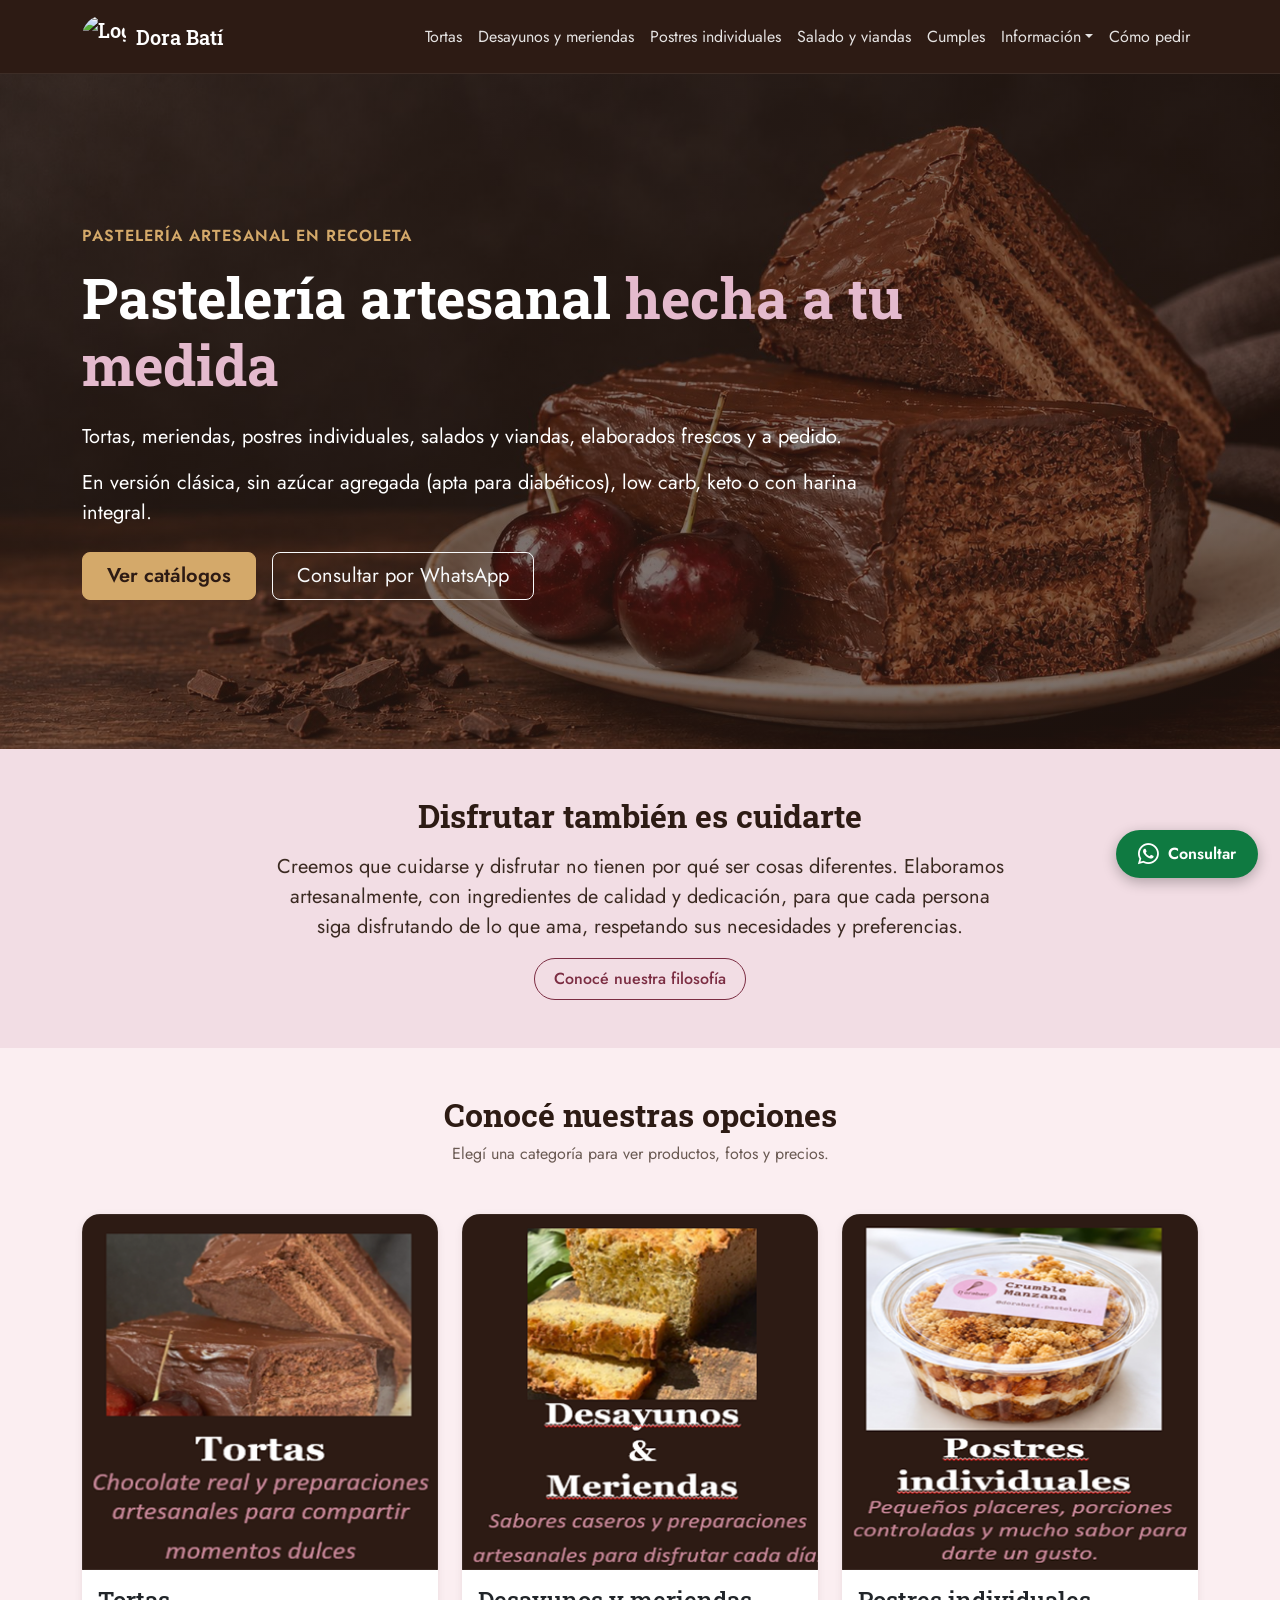
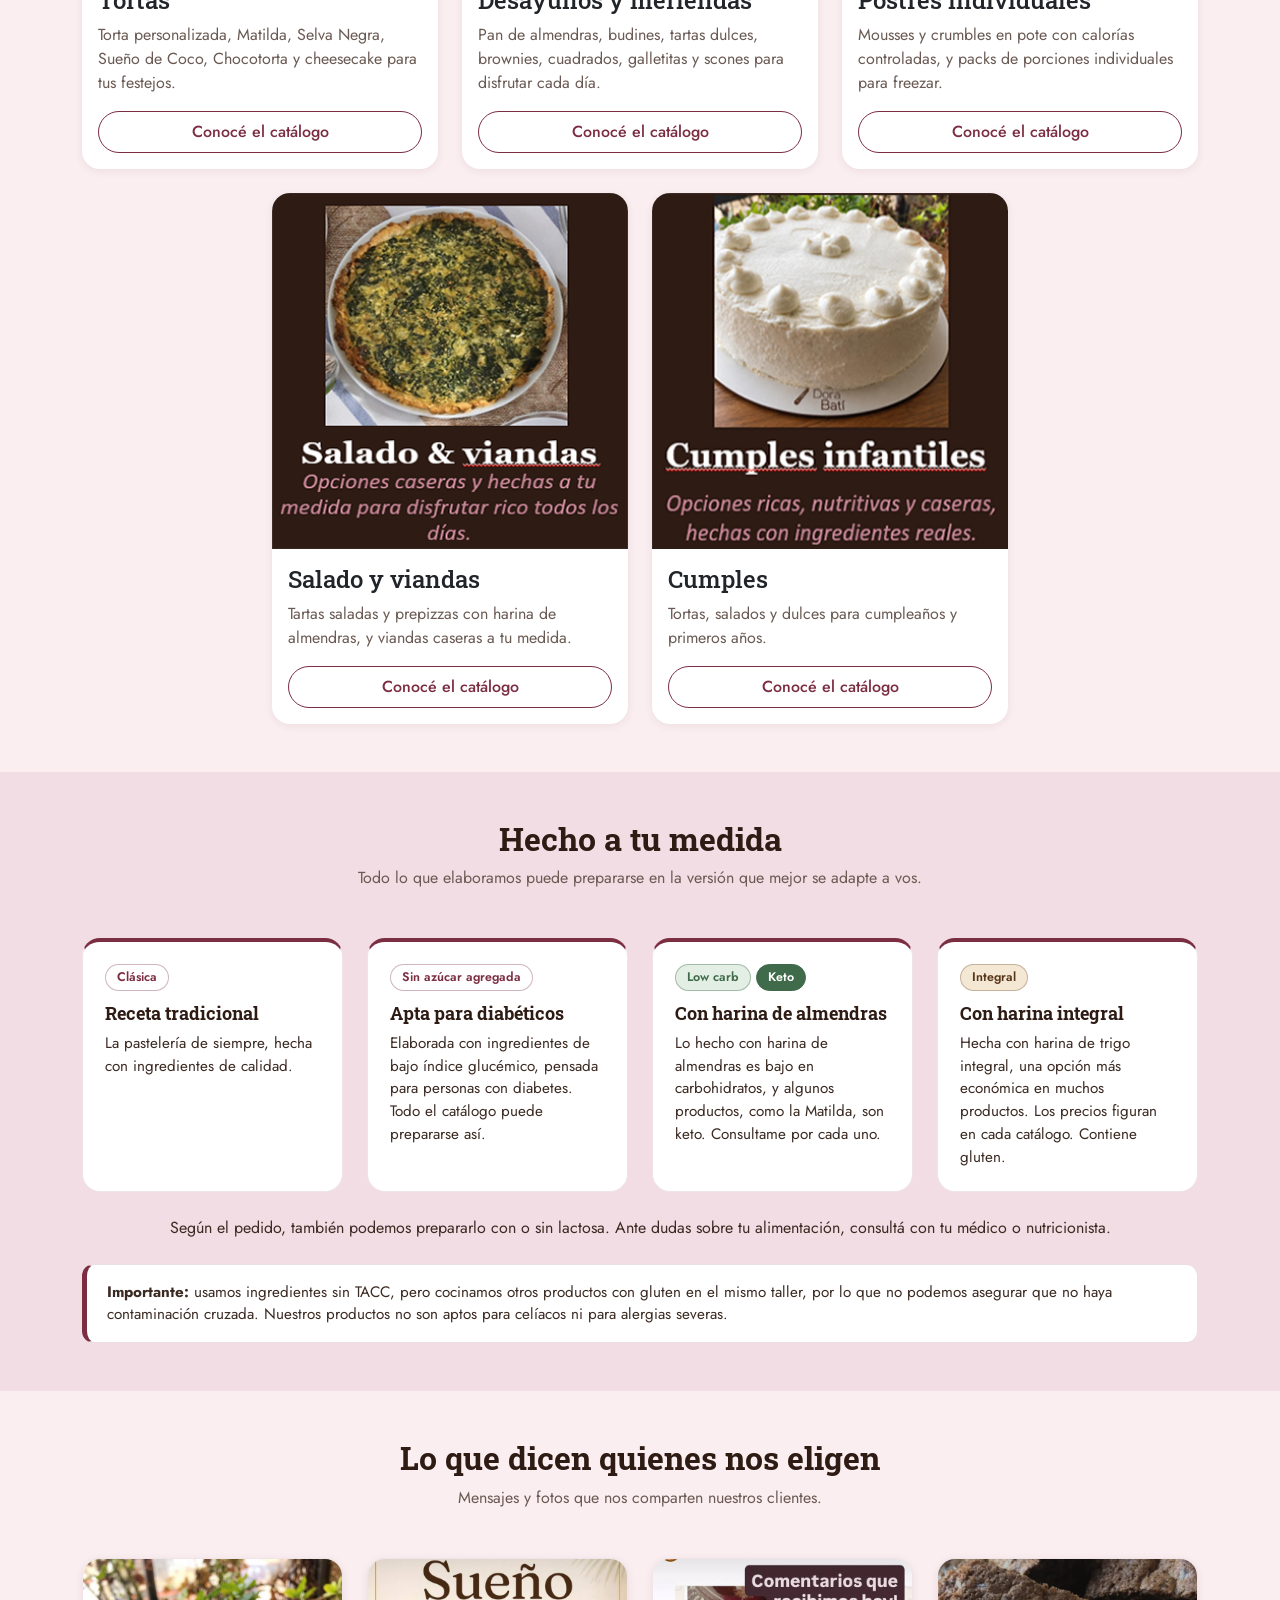
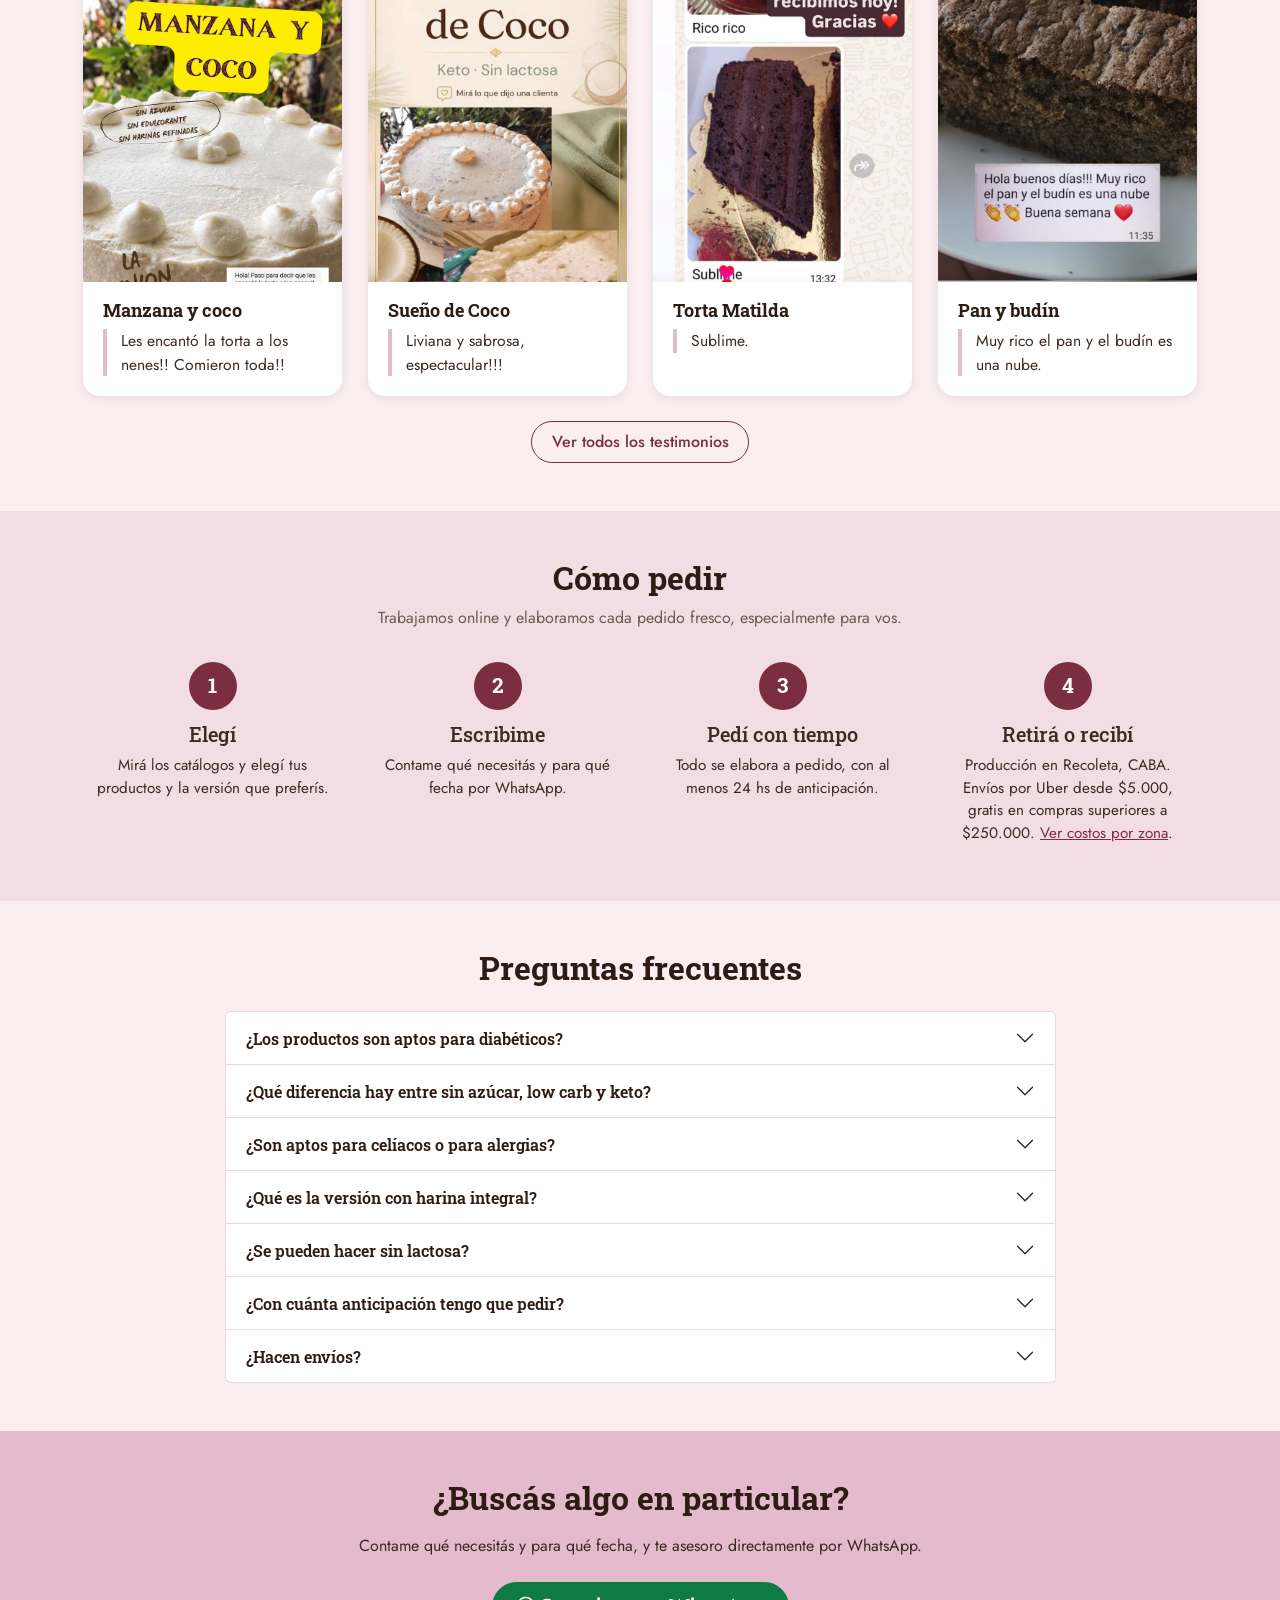
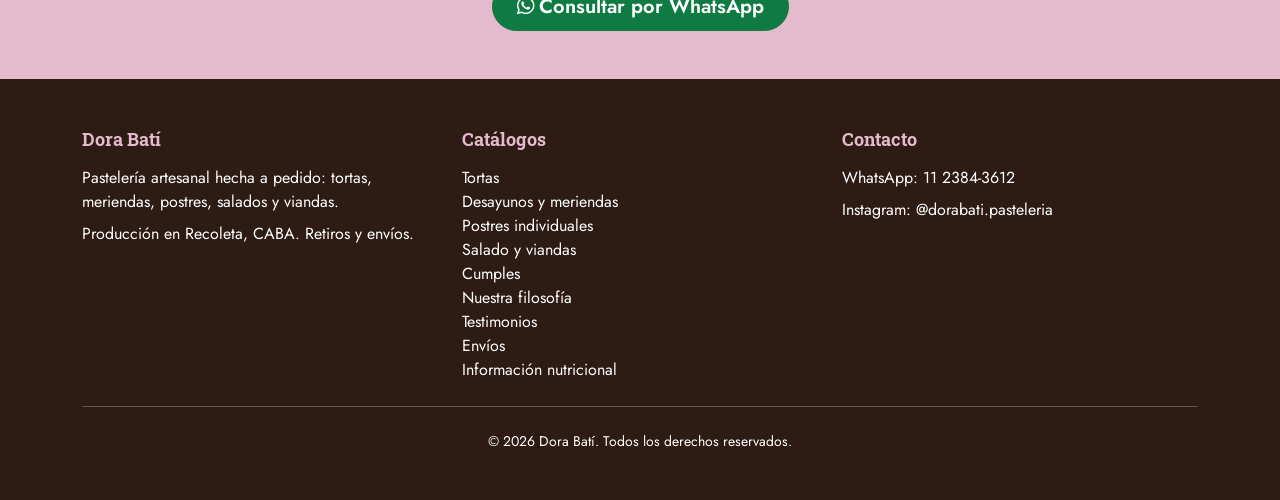
==== commit 729749b1: "Testimonio pan y budín: nuevo en testimonios y reemplaza al del pan en la home" ====
--- a/index.html
+++ b/index.html
@@ -320,11 +320,11 @@
         <div class="col-6 col-lg-3">
           <article class="testimonio-card testimonio-destacado">
             <a class="testimonio-foto" href="testimonios.html" aria-label="Ver todos los testimonios">
-              <img src="assets/img/testimonios/T4.jpeg" alt="Pan de almendras extralarge con una taza de café con leche" width="720" height="983" loading="lazy" decoding="async">
+              <img src="assets/img/testimonios/T8.jpeg" alt="Pan y budín de chocolate, con el mensaje de una clienta: «Muy rico el pan y el budín es una nube»" width="720" height="1280" loading="lazy" decoding="async" style="object-position: center bottom;">
             </a>
             <div class="testimonio-body">
-              <h3>Pan de almendras</h3>
-              <blockquote class="testimonio-quote"><p>Pan de almendras extralarge.</p></blockquote>
+              <h3>Pan y budín</h3>
+              <blockquote class="testimonio-quote"><p>Muy rico el pan y el budín es una nube.</p></blockquote>
             </div>
           </article>
         </div>
